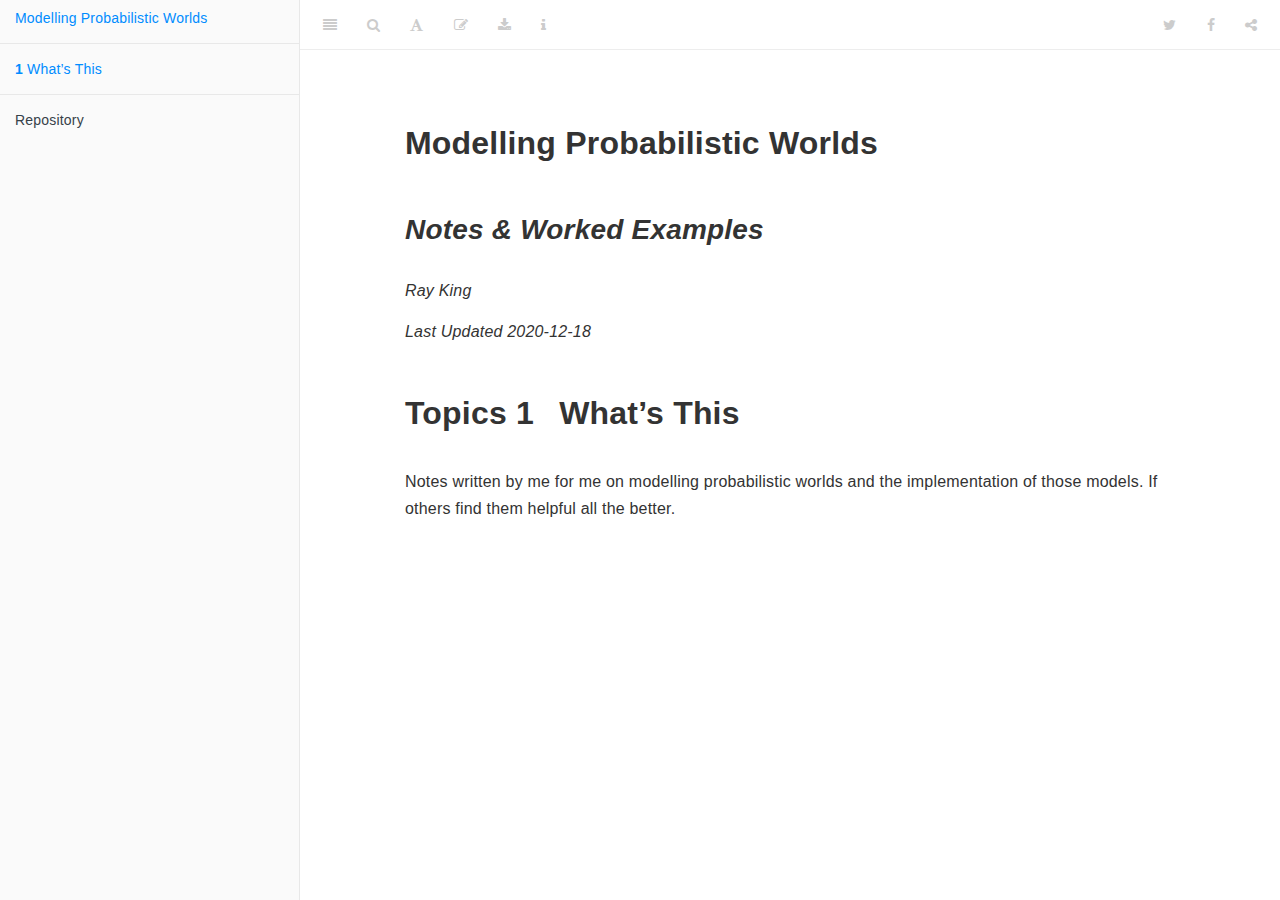
==== index.html @ 0d2ee2d8 "Site built" ====
<!DOCTYPE html>
<html lang="" xml:lang="">
<head>

  <meta charset="utf-8" />
  <meta http-equiv="X-UA-Compatible" content="IE=edge" />
  <title>Modelling Probabilistic Worlds</title>
  <meta name="description" content="Running notes on probabilistic programming." />
  <meta name="generator" content="bookdown 0.21 and GitBook 2.6.7" />

  <meta property="og:title" content="Modelling Probabilistic Worlds" />
  <meta property="og:type" content="book" />
  
  
  <meta property="og:description" content="Running notes on probabilistic programming." />
  <meta name="github-repo" content="rayk/probableNotes" />

  <meta name="twitter:card" content="summary" />
  <meta name="twitter:title" content="Modelling Probabilistic Worlds" />
  
  <meta name="twitter:description" content="Running notes on probabilistic programming." />
  

<meta name="author" content="Ray King" />



  <meta name="viewport" content="width=device-width, initial-scale=1" />
  <meta name="apple-mobile-web-app-capable" content="yes" />
  <meta name="apple-mobile-web-app-status-bar-style" content="black" />
  
  


<script src="libs/header-attrs-2.5/header-attrs.js"></script>
<script src="libs/jquery-2.2.3/jquery.min.js"></script>
<link href="libs/gitbook-2.6.7/css/style.css" rel="stylesheet" />
<link href="libs/gitbook-2.6.7/css/plugin-table.css" rel="stylesheet" />
<link href="libs/gitbook-2.6.7/css/plugin-bookdown.css" rel="stylesheet" />
<link href="libs/gitbook-2.6.7/css/plugin-highlight.css" rel="stylesheet" />
<link href="libs/gitbook-2.6.7/css/plugin-search.css" rel="stylesheet" />
<link href="libs/gitbook-2.6.7/css/plugin-fontsettings.css" rel="stylesheet" />
<link href="libs/gitbook-2.6.7/css/plugin-clipboard.css" rel="stylesheet" />









<link href="libs/anchor-sections-1.0/anchor-sections.css" rel="stylesheet" />
<script src="libs/anchor-sections-1.0/anchor-sections.js"></script>



<link rel="stylesheet" href="style.css" type="text/css" />
</head>

<body>



  <div class="book without-animation with-summary font-size-2 font-family-1" data-basepath=".">

    <div class="book-summary">
      <nav role="navigation">

<ul class="summary">
<li><a href="./">Modelling Probabilistic Worlds</a></li>

<li class="divider"></li>
<li class="chapter" data-level="1" data-path="index.html"><a href="#whats-this"><i class="fa fa-check"></i><b>1</b> What’s This</a></li>
<li class="divider"></li>
<li><a href="https://github.com/rayk/probableNotes" target="blank">Repository</a></li>

</ul>

      </nav>
    </div>

    <div class="book-body">
      <div class="body-inner">
        <div class="book-header" role="navigation">
          <h1>
            <i class="fa fa-circle-o-notch fa-spin"></i><a href="./">Modelling Probabilistic Worlds</a>
          </h1>
        </div>

        <div class="page-wrapper" tabindex="-1" role="main">
          <div class="page-inner">

            <section class="normal" id="section-">
<div id="header">
<h1 class="title">Modelling Probabilistic Worlds</h1>
<h2 class="subtitle"><em>Notes &amp; Worked Examples</em></h2>
<p class="author"><em>Ray King</em></p>
<p class="date"><em>Last Updated 2020-12-18</em></p>
</div>
<div id="whats-this" class="section level1" number="1">
<h1><span class="header-section-number">Topics 1</span> What’s This</h1>
<p>Notes written by me for me on modelling probabilistic worlds and the implementation of those models. If others
find them helpful all the better.</p>

</div>
            </section>

          </div>
        </div>
      </div>


    </div>
  </div>
<script src="libs/gitbook-2.6.7/js/app.min.js"></script>
<script src="libs/gitbook-2.6.7/js/lunr.js"></script>
<script src="libs/gitbook-2.6.7/js/clipboard.min.js"></script>
<script src="libs/gitbook-2.6.7/js/plugin-search.js"></script>
<script src="libs/gitbook-2.6.7/js/plugin-sharing.js"></script>
<script src="libs/gitbook-2.6.7/js/plugin-fontsettings.js"></script>
<script src="libs/gitbook-2.6.7/js/plugin-bookdown.js"></script>
<script src="libs/gitbook-2.6.7/js/jquery.highlight.js"></script>
<script src="libs/gitbook-2.6.7/js/plugin-clipboard.js"></script>
<script>
gitbook.require(["gitbook"], function(gitbook) {
gitbook.start({
"sharing": {
"github": false,
"facebook": true,
"twitter": true,
"linkedin": false,
"weibo": false,
"instapaper": false,
"vk": false,
"all": ["facebook", "twitter", "linkedin", "weibo", "instapaper"]
},
"fontsettings": {
"theme": "white",
"family": "sans",
"size": 2
},
"edit": {
"link": "https://github.com/rstudio/bookdown-demo/edit/master/index.Rmd",
"text": "Edit"
},
"history": {
"link": null,
"text": null
},
"view": {
"link": null,
"text": null
},
"download": ["notes.pdf", "notes.epub"],
"toc": {
"collapse": "subsection"
}
});
});
</script>

</body>

</html>
---- libs/gitbook-2.6.7/css/style.css ----
/*! normalize.css v2.1.0 | MIT License | git.io/normalize */img,legend{border:0}*,.fa{-webkit-font-smoothing:antialiased}.fa-ul>li,sub,sup{position:relative}.book .book-body .page-wrapper .page-inner section.normal hr:after,.book-langs-index .inner .languages:after,.buttons:after,.dropdown-menu .buttons:after{clear:both}body,html{-ms-text-size-adjust:100%;-webkit-text-size-adjust:100%}article,aside,details,figcaption,figure,footer,header,hgroup,main,nav,section,summary{display:block}audio,canvas,video{display:inline-block}.hidden,[hidden]{display:none}audio:not([controls]){display:none;height:0}html{font-family:sans-serif}body,figure{margin:0}a:focus{outline:dotted thin}a:active,a:hover{outline:0}h1{font-size:2em;margin:.67em 0}abbr[title]{border-bottom:1px dotted}b,strong{font-weight:700}dfn{font-style:italic}hr{-moz-box-sizing:content-box;box-sizing:content-box;height:0}mark{background:#ff0;color:#000}code,kbd,pre,samp{font-family:monospace,serif;font-size:1em}pre{white-space:pre-wrap}q{quotes:"\201C" "\201D" "\2018" "\2019"}small{font-size:80%}sub,sup{font-size:75%;line-height:0;vertical-align:baseline}sup{top:-.5em}sub{bottom:-.25em}svg:not(:root){overflow:hidden}fieldset{border:1px solid silver;margin:0 2px;padding:.35em .625em .75em}legend{padding:0}button,input,select,textarea{font-family:inherit;font-size:100%;margin:0}button,input{line-height:normal}button,select{text-transform:none}button,html input[type=button],input[type=reset],input[type=submit]{-webkit-appearance:button;cursor:pointer}button[disabled],html input[disabled]{cursor:default}input[type=checkbox],input[type=radio]{box-sizing:border-box;padding:0}input[type=search]{-webkit-appearance:textfield;-moz-box-sizing:content-box;-webkit-box-sizing:content-box;box-sizing:content-box}input[type=search]::-webkit-search-cancel-button{margin-right:10px;}button::-moz-focus-inner,input::-moz-focus-inner{border:0;padding:0}textarea{overflow:auto;vertical-align:top}table{border-collapse:collapse;border-spacing:0}/*!
 * Preboot v2
 *
 * Open sourced under MIT license by @mdo.
 * Some variables and mixins from Bootstrap (Apache 2 license).
 */.link-inherit,.link-inherit:focus,.link-inherit:hover{color:inherit}.fa,.fa-stack{display:inline-block}/*!
 *  Font Awesome 4.1.0 by @davegandy - http://fontawesome.io - @fontawesome
 *  License - http://fontawesome.io/license (Font: SIL OFL 1.1, CSS: MIT License)
 */@font-face{font-family:FontAwesome;src:url(./fontawesome/fontawesome-webfont.ttf?v=4.1.0) format('truetype');font-weight:400;font-style:normal}.fa{font-family:FontAwesome;font-style:normal;font-weight:400;line-height:1;-moz-osx-font-smoothing:grayscale}.book .book-header,.book .book-summary{font-family:"Helvetica Neue",Helvetica,Arial,sans-serif}.fa-lg{font-size:1.33333333em;line-height:.75em;vertical-align:-15%}.fa-2x{font-size:2em}.fa-3x{font-size:3em}.fa-4x{font-size:4em}.fa-5x{font-size:5em}.fa-fw{width:1.28571429em;text-align:center}.fa-ul{padding-left:0;margin-left:2.14285714em;list-style-type:none}.fa-li{position:absolute;left:-2.14285714em;width:2.14285714em;top:.14285714em;text-align:center}.fa-li.fa-lg{left:-1.85714286em}.fa-border{padding:.2em .25em .15em;border:.08em solid #eee;border-radius:.1em}.pull-right{float:right}.pull-left{float:left}.fa.pull-left{margin-right:.3em}.fa.pull-right{margin-left:.3em}.fa-spin{-webkit-animation:spin 2s infinite linear;-moz-animation:spin 2s infinite linear;-o-animation:spin 2s infinite linear;animation:spin 2s infinite linear}@-moz-keyframes spin{0%{-moz-transform:rotate(0)}100%{-moz-transform:rotate(359deg)}}@-webkit-keyframes spin{0%{-webkit-transform:rotate(0)}100%{-webkit-transform:rotate(359deg)}}@-o-keyframes spin{0%{-o-transform:rotate(0)}100%{-o-transform:rotate(359deg)}}@keyframes spin{0%{-webkit-transform:rotate(0);transform:rotate(0)}100%{-webkit-transform:rotate(359deg);transform:rotate(359deg)}}.fa-rotate-90{filter:progid:DXImageTransform.Microsoft.BasicImage(rotation=1);-webkit-transform:rotate(90deg);-moz-transform:rotate(90deg);-ms-transform:rotate(90deg);-o-transform:rotate(90deg);transform:rotate(90deg)}.fa-rotate-180{filter:progid:DXImageTransform.Microsoft.BasicImage(rotation=2);-webkit-transform:rotate(180deg);-moz-transform:rotate(180deg);-ms-transform:rotate(180deg);-o-transform:rotate(180deg);transform:rotate(180deg)}.fa-rotate-270{filter:progid:DXImageTransform.Microsoft.BasicImage(rotation=3);-webkit-transform:rotate(270deg);-moz-transform:rotate(270deg);-ms-transform:rotate(270deg);-o-transform:rotate(270deg);transform:rotate(270deg)}.fa-flip-horizontal{filter:progid:DXImageTransform.Microsoft.BasicImage(rotation=0, mirror=1);-webkit-transform:scale(-1,1);-moz-transform:scale(-1,1);-ms-transform:scale(-1,1);-o-transform:scale(-1,1);transform:scale(-1,1)}.fa-flip-vertical{filter:progid:DXImageTransform.Microsoft.BasicImage(rotation=2, mirror=1);-webkit-transform:scale(1,-1);-moz-transform:scale(1,-1);-ms-transform:scale(1,-1);-o-transform:scale(1,-1);transform:scale(1,-1)}.fa-stack{position:relative;width:2em;height:2em;line-height:2em;vertical-align:middle}.fa-stack-1x,.fa-stack-2x{position:absolute;left:0;width:100%;text-align:center}.fa-stack-1x{line-height:inherit}.fa-stack-2x{font-size:2em}.fa-inverse{color:#fff}.fa-glass:before{content:"\f000"}.fa-music:before{content:"\f001"}.fa-search:before{content:"\f002"}.fa-envelope-o:before{content:"\f003"}.fa-heart:before{content:"\f004"}.fa-star:before{content:"\f005"}.fa-star-o:before{content:"\f006"}.fa-user:before{content:"\f007"}.fa-film:before{content:"\f008"}.fa-th-large:before{content:"\f009"}.fa-th:before{content:"\f00a"}.fa-th-list:before{content:"\f00b"}.fa-check:before{content:"\f00c"}.fa-times:before{content:"\f00d"}.fa-search-plus:before{content:"\f00e"}.fa-search-minus:before{content:"\f010"}.fa-power-off:before{content:"\f011"}.fa-signal:before{content:"\f012"}.fa-cog:before,.fa-gear:before{content:"\f013"}.fa-trash-o:before{content:"\f014"}.fa-home:before{content:"\f015"}.fa-file-o:before{content:"\f016"}.fa-clock-o:before{content:"\f017"}.fa-road:before{content:"\f018"}.fa-download:before{content:"\f019"}.fa-arrow-circle-o-down:before{content:"\f01a"}.fa-arrow-circle-o-up:before{content:"\f01b"}.fa-inbox:before{content:"\f01c"}.fa-play-circle-o:before{content:"\f01d"}.fa-repeat:before,.fa-rotate-right:before{content:"\f01e"}.fa-refresh:before{content:"\f021"}.fa-list-alt:before{content:"\f022"}.fa-lock:before{content:"\f023"}.fa-flag:before{content:"\f024"}.fa-headphones:before{content:"\f025"}.fa-volume-off:before{content:"\f026"}.fa-volume-down:before{content:"\f027"}.fa-volume-up:before{content:"\f028"}.fa-qrcode:before{content:"\f029"}.fa-barcode:before{content:"\f02a"}.fa-tag:before{content:"\f02b"}.fa-tags:before{content:"\f02c"}.fa-book:before{content:"\f02d"}.fa-bookmark:before{content:"\f02e"}.fa-print:before{content:"\f02f"}.fa-camera:before{content:"\f030"}.fa-font:before{content:"\f031"}.fa-bold:before{content:"\f032"}.fa-italic:before{content:"\f033"}.fa-text-height:before{content:"\f034"}.fa-text-width:before{content:"\f035"}.fa-align-left:before{content:"\f036"}.fa-align-center:before{content:"\f037"}.fa-align-right:before{content:"\f038"}.fa-align-justify:before{content:"\f039"}.fa-list:before{content:"\f03a"}.fa-dedent:before,.fa-outdent:before{content:"\f03b"}.fa-indent:before{content:"\f03c"}.fa-video-camera:before{content:"\f03d"}.fa-image:before,.fa-photo:before,.fa-picture-o:before{content:"\f03e"}.fa-pencil:before{content:"\f040"}.fa-map-marker:before{content:"\f041"}.fa-adjust:before{content:"\f042"}.fa-tint:before{content:"\f043"}.fa-edit:before,.fa-pencil-square-o:before{content:"\f044"}.fa-share-square-o:before{content:"\f045"}.fa-check-square-o:before{content:"\f046"}.fa-arrows:before{content:"\f047"}.fa-step-backward:before{content:"\f048"}.fa-fast-backward:before{content:"\f049"}.fa-backward:before{content:"\f04a"}.fa-play:before{content:"\f04b"}.fa-pause:before{content:"\f04c"}.fa-stop:before{content:"\f04d"}.fa-forward:before{content:"\f04e"}.fa-fast-forward:before{content:"\f050"}.fa-step-forward:before{content:"\f051"}.fa-eject:before{content:"\f052"}.fa-chevron-left:before{content:"\f053"}.fa-chevron-right:before{content:"\f054"}.fa-plus-circle:before{content:"\f055"}.fa-minus-circle:before{content:"\f056"}.fa-times-circle:before{content:"\f057"}.fa-check-circle:before{content:"\f058"}.fa-question-circle:before{content:"\f059"}.fa-info-circle:before{content:"\f05a"}.fa-crosshairs:before{content:"\f05b"}.fa-times-circle-o:before{content:"\f05c"}.fa-check-circle-o:before{content:"\f05d"}.fa-ban:before{content:"\f05e"}.fa-arrow-left:before{content:"\f060"}.fa-arrow-right:before{content:"\f061"}.fa-arrow-up:before{content:"\f062"}.fa-arrow-down:before{content:"\f063"}.fa-mail-forward:before,.fa-share:before{content:"\f064"}.fa-expand:before{content:"\f065"}.fa-compress:before{content:"\f066"}.fa-plus:before{content:"\f067"}.fa-minus:before{content:"\f068"}.fa-asterisk:before{content:"\f069"}.fa-exclamation-circle:before{content:"\f06a"}.fa-gift:before{content:"\f06b"}.fa-leaf:before{content:"\f06c"}.fa-fire:before{content:"\f06d"}.fa-eye:before{content:"\f06e"}.fa-eye-slash:before{content:"\f070"}.fa-exclamation-triangle:before,.fa-warning:before{content:"\f071"}.fa-plane:before{content:"\f072"}.fa-calendar:before{content:"\f073"}.fa-random:before{content:"\f074"}.fa-comment:before{content:"\f075"}.fa-magnet:before{content:"\f076"}.fa-chevron-up:before{content:"\f077"}.fa-chevron-down:before{content:"\f078"}.fa-retweet:before{content:"\f079"}.fa-shopping-cart:before{content:"\f07a"}.fa-folder:before{content:"\f07b"}.fa-folder-open:before{content:"\f07c"}.fa-arrows-v:before{content:"\f07d"}.fa-arrows-h:before{content:"\f07e"}.fa-bar-chart-o:before{content:"\f080"}.fa-twitter-square:before{content:"\f081"}.fa-facebook-square:before{content:"\f082"}.fa-camera-retro:before{content:"\f083"}.fa-key:before{content:"\f084"}.fa-cogs:before,.fa-gears:before{content:"\f085"}.fa-comments:before{content:"\f086"}.fa-thumbs-o-up:before{content:"\f087"}.fa-thumbs-o-down:before{content:"\f088"}.fa-star-half:before{content:"\f089"}.fa-heart-o:before{content:"\f08a"}.fa-sign-out:before{content:"\f08b"}.fa-linkedin-square:before{content:"\f08c"}.fa-thumb-tack:before{content:"\f08d"}.fa-external-link:before{content:"\f08e"}.fa-sign-in:before{content:"\f090"}.fa-trophy:before{content:"\f091"}.fa-github-square:before{content:"\f092"}.fa-upload:before{content:"\f093"}.fa-lemon-o:before{content:"\f094"}.fa-phone:before{content:"\f095"}.fa-square-o:before{content:"\f096"}.fa-bookmark-o:before{content:"\f097"}.fa-phone-square:before{content:"\f098"}.fa-twitter:before{content:"\f099"}.fa-facebook:before{content:"\f09a"}.fa-github:before{content:"\f09b"}.fa-unlock:before{content:"\f09c"}.fa-credit-card:before{content:"\f09d"}.fa-rss:before{content:"\f09e"}.fa-hdd-o:before{content:"\f0a0"}.fa-bullhorn:before{content:"\f0a1"}.fa-bell:before{content:"\f0f3"}.fa-certificate:before{content:"\f0a3"}.fa-hand-o-right:before{content:"\f0a4"}.fa-hand-o-left:before{content:"\f0a5"}.fa-hand-o-up:before{content:"\f0a6"}.fa-hand-o-down:before{content:"\f0a7"}.fa-arrow-circle-left:before{content:"\f0a8"}.fa-arrow-circle-right:before{content:"\f0a9"}.fa-arrow-circle-up:before{content:"\f0aa"}.fa-arrow-circle-down:before{content:"\f0ab"}.fa-globe:before{content:"\f0ac"}.fa-wrench:before{content:"\f0ad"}.fa-tasks:before{content:"\f0ae"}.fa-filter:before{content:"\f0b0"}.fa-briefcase:before{content:"\f0b1"}.fa-arrows-alt:before{content:"\f0b2"}.fa-group:before,.fa-users:before{content:"\f0c0"}.fa-chain:before,.fa-link:before{content:"\f0c1"}.fa-cloud:before{content:"\f0c2"}.fa-flask:before{content:"\f0c3"}.fa-cut:before,.fa-scissors:before{content:"\f0c4"}.fa-copy:before,.fa-files-o:before{content:"\f0c5"}.fa-paperclip:before{content:"\f0c6"}.fa-floppy-o:before,.fa-save:before{content:"\f0c7"}.fa-square:before{content:"\f0c8"}.fa-bars:before,.fa-navicon:before,.fa-reorder:before{content:"\f0c9"}.fa-list-ul:before{content:"\f0ca"}.fa-list-ol:before{content:"\f0cb"}.fa-strikethrough:before{content:"\f0cc"}.fa-underline:before{content:"\f0cd"}.fa-table:before{content:"\f0ce"}.fa-magic:before{content:"\f0d0"}.fa-truck:before{content:"\f0d1"}.fa-pinterest:before{content:"\f0d2"}.fa-pinterest-square:before{content:"\f0d3"}.fa-google-plus-square:before{content:"\f0d4"}.fa-google-plus:before{content:"\f0d5"}.fa-money:before{content:"\f0d6"}.fa-caret-down:before{content:"\f0d7"}.fa-caret-up:before{content:"\f0d8"}.fa-caret-left:before{content:"\f0d9"}.fa-caret-right:before{content:"\f0da"}.fa-columns:before{content:"\f0db"}.fa-sort:before,.fa-unsorted:before{content:"\f0dc"}.fa-sort-desc:before,.fa-sort-down:before{content:"\f0dd"}.fa-sort-asc:before,.fa-sort-up:before{content:"\f0de"}.fa-envelope:before{content:"\f0e0"}.fa-linkedin:before{content:"\f0e1"}.fa-rotate-left:before,.fa-undo:before{content:"\f0e2"}.fa-gavel:before,.fa-legal:before{content:"\f0e3"}.fa-dashboard:before,.fa-tachometer:before{content:"\f0e4"}.fa-comment-o:before{content:"\f0e5"}.fa-comments-o:before{content:"\f0e6"}.fa-bolt:before,.fa-flash:before{content:"\f0e7"}.fa-sitemap:before{content:"\f0e8"}.fa-umbrella:before{content:"\f0e9"}.fa-clipboard:before,.fa-paste:before{content:"\f0ea"}.fa-lightbulb-o:before{content:"\f0eb"}.fa-exchange:before{content:"\f0ec"}.fa-cloud-download:before{content:"\f0ed"}.fa-cloud-upload:before{content:"\f0ee"}.fa-user-md:before{content:"\f0f0"}.fa-stethoscope:before{content:"\f0f1"}.fa-suitcase:before{content:"\f0f2"}.fa-bell-o:before{content:"\f0a2"}.fa-coffee:before{content:"\f0f4"}.fa-cutlery:before{content:"\f0f5"}.fa-file-text-o:before{content:"\f0f6"}.fa-building-o:before{content:"\f0f7"}.fa-hospital-o:before{content:"\f0f8"}.fa-ambulance:before{content:"\f0f9"}.fa-medkit:before{content:"\f0fa"}.fa-fighter-jet:before{content:"\f0fb"}.fa-beer:before{content:"\f0fc"}.fa-h-square:before{content:"\f0fd"}.fa-plus-square:before{content:"\f0fe"}.fa-angle-double-left:before{content:"\f100"}.fa-angle-double-right:before{content:"\f101"}.fa-angle-double-up:before{content:"\f102"}.fa-angle-double-down:before{content:"\f103"}.fa-angle-left:before{content:"\f104"}.fa-angle-right:before{content:"\f105"}.fa-angle-up:before{content:"\f106"}.fa-angle-down:before{content:"\f107"}.fa-desktop:before{content:"\f108"}.fa-laptop:before{content:"\f109"}.fa-tablet:before{content:"\f10a"}.fa-mobile-phone:before,.fa-mobile:before{content:"\f10b"}.fa-circle-o:before{content:"\f10c"}.fa-quote-left:before{content:"\f10d"}.fa-quote-right:before{content:"\f10e"}.fa-spinner:before{content:"\f110"}.fa-circle:before{content:"\f111"}.fa-mail-reply:before,.fa-reply:before{content:"\f112"}.fa-github-alt:before{content:"\f113"}.fa-folder-o:before{content:"\f114"}.fa-folder-open-o:before{content:"\f115"}.fa-smile-o:before{content:"\f118"}.fa-frown-o:before{content:"\f119"}.fa-meh-o:before{content:"\f11a"}.fa-gamepad:before{content:"\f11b"}.fa-keyboard-o:before{content:"\f11c"}.fa-flag-o:before{content:"\f11d"}.fa-flag-checkered:before{content:"\f11e"}.fa-terminal:before{content:"\f120"}.fa-code:before{content:"\f121"}.fa-mail-reply-all:before,.fa-reply-all:before{content:"\f122"}.fa-star-half-empty:before,.fa-star-half-full:before,.fa-star-half-o:before{content:"\f123"}.fa-location-arrow:before{content:"\f124"}.fa-crop:before{content:"\f125"}.fa-code-fork:before{content:"\f126"}.fa-chain-broken:before,.fa-unlink:before{content:"\f127"}.fa-question:before{content:"\f128"}.fa-info:before{content:"\f129"}.fa-exclamation:before{content:"\f12a"}.fa-superscript:before{content:"\f12b"}.fa-subscript:before{content:"\f12c"}.fa-eraser:before{content:"\f12d"}.fa-puzzle-piece:before{content:"\f12e"}.fa-microphone:before{content:"\f130"}.fa-microphone-slash:before{content:"\f131"}.fa-shield:before{content:"\f132"}.fa-calendar-o:before{content:"\f133"}.fa-fire-extinguisher:before{content:"\f134"}.fa-rocket:before{content:"\f135"}.fa-maxcdn:before{content:"\f136"}.fa-chevron-circle-left:before{content:"\f137"}.fa-chevron-circle-right:before{content:"\f138"}.fa-chevron-circle-up:before{content:"\f139"}.fa-chevron-circle-down:before{content:"\f13a"}.fa-html5:before{content:"\f13b"}.fa-css3:before{content:"\f13c"}.fa-anchor:before{content:"\f13d"}.fa-unlock-alt:before{content:"\f13e"}.fa-bullseye:before{content:"\f140"}.fa-ellipsis-h:before{content:"\f141"}.fa-ellipsis-v:before{content:"\f142"}.fa-rss-square:before{content:"\f143"}.fa-play-circle:before{content:"\f144"}.fa-ticket:before{content:"\f145"}.fa-minus-square:before{content:"\f146"}.fa-minus-square-o:before{content:"\f147"}.fa-level-up:before{content:"\f148"}.fa-level-down:before{content:"\f149"}.fa-check-square:before{content:"\f14a"}.fa-pencil-square:before{content:"\f14b"}.fa-external-link-square:before{content:"\f14c"}.fa-share-square:before{content:"\f14d"}.fa-compass:before{content:"\f14e"}.fa-caret-square-o-down:before,.fa-toggle-down:before{content:"\f150"}.fa-caret-square-o-up:before,.fa-toggle-up:before{content:"\f151"}.fa-caret-square-o-right:before,.fa-toggle-right:before{content:"\f152"}.fa-eur:before,.fa-euro:before{content:"\f153"}.fa-gbp:before{content:"\f154"}.fa-dollar:before,.fa-usd:before{content:"\f155"}.fa-inr:before,.fa-rupee:before{content:"\f156"}.fa-cny:before,.fa-jpy:before,.fa-rmb:before,.fa-yen:before{content:"\f157"}.fa-rouble:before,.fa-rub:before,.fa-ruble:before{content:"\f158"}.fa-krw:before,.fa-won:before{content:"\f159"}.fa-bitcoin:before,.fa-btc:before{content:"\f15a"}.fa-file:before{content:"\f15b"}.fa-file-text:before{content:"\f15c"}.fa-sort-alpha-asc:before{content:"\f15d"}.fa-sort-alpha-desc:before{content:"\f15e"}.fa-sort-amount-asc:before{content:"\f160"}.fa-sort-amount-desc:before{content:"\f161"}.fa-sort-numeric-asc:before{content:"\f162"}.fa-sort-numeric-desc:before{content:"\f163"}.fa-thumbs-up:before{content:"\f164"}.fa-thumbs-down:before{content:"\f165"}.fa-youtube-square:before{content:"\f166"}.fa-youtube:before{content:"\f167"}.fa-xing:before{content:"\f168"}.fa-xing-square:before{content:"\f169"}.fa-youtube-play:before{content:"\f16a"}.fa-dropbox:before{content:"\f16b"}.fa-stack-overflow:before{content:"\f16c"}.fa-instagram:before{content:"\f16d"}.fa-flickr:before{content:"\f16e"}.fa-adn:before{content:"\f170"}.fa-bitbucket:before{content:"\f171"}.fa-bitbucket-square:before{content:"\f172"}.fa-tumblr:before{content:"\f173"}.fa-tumblr-square:before{content:"\f174"}.fa-long-arrow-down:before{content:"\f175"}.fa-long-arrow-up:before{content:"\f176"}.fa-long-arrow-left:before{content:"\f177"}.fa-long-arrow-right:before{content:"\f178"}.fa-apple:before{content:"\f179"}.fa-windows:before{content:"\f17a"}.fa-android:before{content:"\f17b"}.fa-linux:before{content:"\f17c"}.fa-dribbble:before{content:"\f17d"}.fa-skype:before{content:"\f17e"}.fa-foursquare:before{content:"\f180"}.fa-trello:before{content:"\f181"}.fa-female:before{content:"\f182"}.fa-male:before{content:"\f183"}.fa-gittip:before{content:"\f184"}.fa-sun-o:before{content:"\f185"}.fa-moon-o:before{content:"\f186"}.fa-archive:before{content:"\f187"}.fa-bug:before{content:"\f188"}.fa-vk:before{content:"\f189"}.fa-weibo:before{content:"\f18a"}.fa-renren:before{content:"\f18b"}.fa-pagelines:before{content:"\f18c"}.fa-stack-exchange:before{content:"\f18d"}.fa-arrow-circle-o-right:before{content:"\f18e"}.fa-arrow-circle-o-left:before{content:"\f190"}.fa-caret-square-o-left:before,.fa-toggle-left:before{content:"\f191"}.fa-dot-circle-o:before{content:"\f192"}.fa-wheelchair:before{content:"\f193"}.fa-vimeo-square:before{content:"\f194"}.fa-try:before,.fa-turkish-lira:before{content:"\f195"}.fa-plus-square-o:before{content:"\f196"}.fa-space-shuttle:before{content:"\f197"}.fa-slack:before{content:"\f198"}.fa-envelope-square:before{content:"\f199"}.fa-wordpress:before{content:"\f19a"}.fa-openid:before{content:"\f19b"}.fa-bank:before,.fa-institution:before,.fa-university:before{content:"\f19c"}.fa-graduation-cap:before,.fa-mortar-board:before{content:"\f19d"}.fa-yahoo:before{content:"\f19e"}.fa-google:before{content:"\f1a0"}.fa-reddit:before{content:"\f1a1"}.fa-reddit-square:before{content:"\f1a2"}.fa-stumbleupon-circle:before{content:"\f1a3"}.fa-stumbleupon:before{content:"\f1a4"}.fa-delicious:before{content:"\f1a5"}.fa-digg:before{content:"\f1a6"}.fa-pied-piper-square:before,.fa-pied-piper:before{content:"\f1a7"}.fa-pied-piper-alt:before{content:"\f1a8"}.fa-drupal:before{content:"\f1a9"}.fa-joomla:before{content:"\f1aa"}.fa-language:before{content:"\f1ab"}.fa-fax:before{content:"\f1ac"}.fa-building:before{content:"\f1ad"}.fa-child:before{content:"\f1ae"}.fa-paw:before{content:"\f1b0"}.fa-spoon:before{content:"\f1b1"}.fa-cube:before{content:"\f1b2"}.fa-cubes:before{content:"\f1b3"}.fa-behance:before{content:"\f1b4"}.fa-behance-square:before{content:"\f1b5"}.fa-steam:before{content:"\f1b6"}.fa-steam-square:before{content:"\f1b7"}.fa-recycle:before{content:"\f1b8"}.fa-automobile:before,.fa-car:before{content:"\f1b9"}.fa-cab:before,.fa-taxi:before{content:"\f1ba"}.fa-tree:before{content:"\f1bb"}.fa-spotify:before{content:"\f1bc"}.fa-deviantart:before{content:"\f1bd"}.fa-soundcloud:before{content:"\f1be"}.fa-database:before{content:"\f1c0"}.fa-file-pdf-o:before{content:"\f1c1"}.fa-file-word-o:before{content:"\f1c2"}.fa-file-excel-o:before{content:"\f1c3"}.fa-file-powerpoint-o:before{content:"\f1c4"}.fa-file-image-o:before,.fa-file-photo-o:before,.fa-file-picture-o:before{content:"\f1c5"}.fa-file-archive-o:before,.fa-file-zip-o:before{content:"\f1c6"}.fa-file-audio-o:before,.fa-file-sound-o:before{content:"\f1c7"}.fa-file-movie-o:before,.fa-file-video-o:before{content:"\f1c8"}.fa-file-code-o:before{content:"\f1c9"}.fa-vine:before{content:"\f1ca"}.fa-codepen:before{content:"\f1cb"}.fa-jsfiddle:before{content:"\f1cc"}.fa-life-bouy:before,.fa-life-ring:before,.fa-life-saver:before,.fa-support:before{content:"\f1cd"}.fa-circle-o-notch:before{content:"\f1ce"}.fa-ra:before,.fa-rebel:before{content:"\f1d0"}.fa-empire:before,.fa-ge:before{content:"\f1d1"}.fa-git-square:before{content:"\f1d2"}.fa-git:before{content:"\f1d3"}.fa-hacker-news:before{content:"\f1d4"}.fa-tencent-weibo:before{content:"\f1d5"}.fa-qq:before{content:"\f1d6"}.fa-wechat:before,.fa-weixin:before{content:"\f1d7"}.fa-paper-plane:before,.fa-send:before{content:"\f1d8"}.fa-paper-plane-o:before,.fa-send-o:before{content:"\f1d9"}.fa-history:before{content:"\f1da"}.fa-circle-thin:before{content:"\f1db"}.fa-header:before{content:"\f1dc"}.fa-paragraph:before{content:"\f1dd"}.fa-sliders:before{content:"\f1de"}.fa-share-alt:before{content:"\f1e0"}.fa-share-alt-square:before{content:"\f1e1"}.fa-bomb:before{content:"\f1e2"}.book-langs-index{width:100%;height:100%;padding:40px 0;margin:0;overflow:auto}@media (max-width:600px){.book-langs-index{padding:0}}.book-langs-index .inner{max-width:600px;width:100%;margin:0 auto;padding:30px;background:#fff;border-radius:3px}.book-langs-index .inner h3{margin:0}.book-langs-index .inner .languages{list-style:none;padding:20px 30px;margin-top:20px;border-top:1px solid #eee}.book-langs-index .inner .languages:after,.book-langs-index .inner .languages:before{content:" ";display:table;line-height:0}.book-langs-index .inner .languages li{width:50%;float:left;padding:10px 5px;font-size:16px}@media (max-width:600px){.book-langs-index .inner .languages li{width:100%;max-width:100%}}.book .book-header{overflow:visible;height:50px;padding:0 8px;z-index:2;font-size:.85em;color:#7e888b;background:0 0}.book .book-header .btn{display:block;height:50px;padding:0 15px;border-bottom:none;color:#ccc;text-transform:uppercase;line-height:50px;-webkit-box-shadow:none!important;box-shadow:none!important;position:relative;font-size:14px}.book .book-header .btn:hover{position:relative;text-decoration:none;color:#444;background:0 0}.book .book-header h1{margin:0;font-size:20px;font-weight:200;text-align:center;line-height:50px;opacity:0;padding-left:200px;padding-right:200px;-webkit-transition:opacity .2s ease;-moz-transition:opacity .2s ease;-o-transition:opacity .2s ease;transition:opacity .2s ease;overflow:hidden;text-overflow:ellipsis;white-space:nowrap}.book .book-header h1 a,.book .book-header h1 a:hover{color:inherit;text-decoration:none}@media (max-width:1000px){.book .book-header h1{display:none}}.book .book-header h1 i{display:none}.book .book-header:hover h1{opacity:1}.book.is-loading .book-header h1 i{display:inline-block}.book.is-loading .book-header h1 a{display:none}.dropdown{position:relative}.dropdown-menu{position:absolute;top:100%;left:0;z-index:100;display:none;float:left;min-width:160px;padding:0;margin:2px 0 0;list-style:none;font-size:14px;background-color:#fafafa;border:1px solid rgba(0,0,0,.07);border-radius:1px;-webkit-box-shadow:0 6px 12px rgba(0,0,0,.175);box-shadow:0 6px 12px rgba(0,0,0,.175);background-clip:padding-box}.dropdown-menu.open{display:block}.dropdown-menu.dropdown-left{left:auto;right:4%}.dropdown-menu.dropdown-left .dropdown-caret{right:14px;left:auto}.dropdown-menu .dropdown-caret{position:absolute;top:-8px;left:14px;width:18px;height:10px;float:left;overflow:hidden}.dropdown-menu .dropdown-caret .caret-inner,.dropdown-menu .dropdown-caret .caret-outer{display:inline-block;top:0;border-left:9px solid transparent;border-right:9px solid transparent;position:absolute}.dropdown-menu .dropdown-caret .caret-outer{border-bottom:9px solid rgba(0,0,0,.1);height:auto;left:0;width:auto;margin-left:-1px}.dropdown-menu .dropdown-caret .caret-inner{margin-top:-1px;top:1px;border-bottom:9px solid #fafafa}.dropdown-menu .buttons{border-bottom:1px solid rgba(0,0,0,.07)}.dropdown-menu .buttons:after,.dropdown-menu .buttons:before{content:" ";display:table;line-height:0}.dropdown-menu .buttons:last-child{border-bottom:none}.dropdown-menu .buttons .button{border:0;background-color:transparent;color:#a6a6a6;width:100%;text-align:center;float:left;line-height:1.42857143;padding:8px 4px}.alert,.dropdown-menu .buttons .button:hover{color:#444}.dropdown-menu .buttons .button:focus,.dropdown-menu .buttons .button:hover{outline:0}.dropdown-menu .buttons .button.size-2{width:50%}.dropdown-menu .buttons .button.size-3{width:33%}.alert{padding:15px;margin-bottom:20px;background:#eee;border-bottom:5px solid #ddd}.alert-success{background:#dff0d8;border-color:#d6e9c6;color:#3c763d}.alert-info{background:#d9edf7;border-color:#bce8f1;color:#31708f}.alert-danger{background:#f2dede;border-color:#ebccd1;color:#a94442}.alert-warning{background:#fcf8e3;border-color:#faebcc;color:#8a6d3b}.book .book-summary{position:absolute;top:0;left:-300px;bottom:0;z-index:1;width:300px;color:#364149;background:#fafafa;border-right:1px solid rgba(0,0,0,.07);-webkit-transition:left 250ms ease;-moz-transition:left 250ms ease;-o-transition:left 250ms ease;transition:left 250ms ease}.book .book-summary ul.summary{position:absolute;top:0;left:0;right:0;bottom:0;overflow-y:auto;list-style:none;margin:0;padding:0;-webkit-transition:top .5s ease;-moz-transition:top .5s ease;-o-transition:top .5s ease;transition:top .5s ease}.book .book-summary ul.summary li{list-style:none}.book .book-summary ul.summary li.divider{height:1px;margin:7px 0;overflow:hidden;background:rgba(0,0,0,.07)}.book .book-summary ul.summary li i.fa-check{display:none;position:absolute;right:9px;top:16px;font-size:9px;color:#3c3}.book .book-summary ul.summary li.done>a{color:#364149;font-weight:400}.book .book-summary ul.summary li.done>a i{display:inline}.book .book-summary ul.summary li a,.book .book-summary ul.summary li span{display:block;padding:10px 15px;border-bottom:none;color:#364149;background:0 0;text-overflow:ellipsis;overflow:hidden;white-space:nowrap;position:relative}.book .book-summary ul.summary li span{cursor:not-allowed;opacity:.3;filter:alpha(opacity=30)}.book .book-summary ul.summary li a:hover,.book .book-summary ul.summary li.active>a{color:#008cff;background:0 0;text-decoration:none}.book .book-summary ul.summary li ul{padding-left:20px}@media (max-width:600px){.book .book-summary{width:calc(100% - 60px);bottom:0;left:-100%}}.book.with-summary .book-summary{left:0}.book.without-animation .book-summary{-webkit-transition:none!important;-moz-transition:none!important;-o-transition:none!important;transition:none!important}.book{position:relative;width:100%;height:100%}.book .book-body,.book .book-body .body-inner{position:absolute;top:0;left:0;overflow-y:auto;bottom:0;right:0}.book .book-body{color:#000;background:#fff;-webkit-transition:left 250ms ease;-moz-transition:left 250ms ease;-o-transition:left 250ms ease;transition:left 250ms ease}.book .book-body .page-wrapper{position:relative;outline:0}.book .book-body .page-wrapper .page-inner{max-width:800px;margin:0 auto;padding:20px 0 40px}.book .book-body .page-wrapper .page-inner section{margin:0;padding:5px 15px;background:#fff;border-radius:2px;line-height:1.7;font-size:1.6rem}.book .book-body .page-wrapper .page-inner .btn-group .btn{border-radius:0;background:#eee;border:0}@media (max-width:1240px){.book .book-body{-webkit-transition:-webkit-transform 250ms ease;-moz-transition:-moz-transform 250ms ease;-o-transition:-o-transform 250ms ease;transition:transform 250ms ease;padding-bottom:20px}.book .book-body .body-inner{position:static;min-height:calc(100% - 50px)}}@media (min-width:600px){.book.with-summary .book-body{left:300px}}@media (max-width:600px){.book.with-summary{overflow:hidden}.book.with-summary .book-body{-webkit-transform:translate(calc(100% - 60px),0);-moz-transform:translate(calc(100% - 60px),0);-ms-transform:translate(calc(100% - 60px),0);-o-transform:translate(calc(100% - 60px),0);transform:translate(calc(100% - 60px),0)}}.book.without-animation .book-body{-webkit-transition:none!important;-moz-transition:none!important;-o-transition:none!important;transition:none!important}.buttons:after,.buttons:before{content:" ";display:table;line-height:0}.button{border:0;background:#eee;color:#666;width:100%;text-align:center;float:left;line-height:1.42857143;padding:8px 4px}.button:hover{color:#444}.button:focus,.button:hover{outline:0}.button.size-2{width:50%}.button.size-3{width:33%}.book .book-body .page-wrapper .page-inner section{display:none}.book .book-body .page-wrapper .page-inner section.normal{display:block;word-wrap:break-word;overflow:hidden;color:#333;line-height:1.7;text-size-adjust:100%;-ms-text-size-adjust:100%;-webkit-text-size-adjust:100%;-moz-text-size-adjust:100%}.book .book-body .page-wrapper .page-inner section.normal *{box-sizing:border-box;-webkit-box-sizing:border-box;}.book .book-body .page-wrapper .page-inner section.normal>:first-child{margin-top:0!important}.book .book-body .page-wrapper .page-inner section.normal>:last-child{margin-bottom:0!important}.book .book-body .page-wrapper .page-inner section.normal blockquote,.book .book-body .page-wrapper .page-inner section.normal code,.book .book-body .page-wrapper .page-inner section.normal figure,.book .book-body .page-wrapper .page-inner section.normal img,.book .book-body .page-wrapper .page-inner section.normal pre,.book .book-body .page-wrapper .page-inner section.normal table,.book .book-body .page-wrapper .page-inner section.normal tr{page-break-inside:avoid}.book .book-body .page-wrapper .page-inner section.normal h2,.book .book-body .page-wrapper .page-inner section.normal h3,.book .book-body .page-wrapper .page-inner section.normal h4,.book .book-body .page-wrapper .page-inner section.normal h5,.book .book-body .page-wrapper .page-inner section.normal p{orphans:3;widows:3}.book .book-body .page-wrapper .page-inner section.normal h1,.book .book-body .page-wrapper .page-inner section.normal h2,.book .book-body .page-wrapper .page-inner section.normal h3,.book .book-body .page-wrapper .page-inner section.normal h4,.book .book-body .page-wrapper .page-inner section.normal h5{page-break-after:avoid}.book .book-body .page-wrapper .page-inner section.normal b,.book .book-body .page-wrapper .page-inner section.normal strong{font-weight:700}.book .book-body .page-wrapper .page-inner section.normal em{font-style:italic}.book .book-body .page-wrapper .page-inner section.normal blockquote,.book .book-body .page-wrapper .page-inner section.normal dl,.book .book-body .page-wrapper .page-inner section.normal ol,.book .book-body .page-wrapper .page-inner section.normal p,.book .book-body .page-wrapper .page-inner section.normal table,.book .book-body .page-wrapper .page-inner section.normal ul{margin-top:0;margin-bottom:.85em}.book .book-body .page-wrapper .page-inner section.normal a{color:#4183c4;text-decoration:none;background:0 0}.book .book-body .page-wrapper .page-inner section.normal a:active,.book .book-body .page-wrapper .page-inner section.normal a:focus,.book .book-body .page-wrapper .page-inner section.normal a:hover{outline:0;text-decoration:underline}.book .book-body .page-wrapper .page-inner section.normal img{border:0;max-width:100%}.book .book-body .page-wrapper .page-inner section.normal hr{height:4px;padding:0;margin:1.7em 0;overflow:hidden;background-color:#e7e7e7;border:none}.book .book-body .page-wrapper .page-inner section.normal hr:after,.book .book-body .page-wrapper .page-inner section.normal hr:before{display:table;content:" "}.book .book-body .page-wrapper .page-inner section.normal h1,.book .book-body .page-wrapper .page-inner section.normal h2,.book .book-body .page-wrapper .page-inner section.normal h3,.book .book-body .page-wrapper .page-inner section.normal h4,.book .book-body .page-wrapper .page-inner section.normal h5,.book .book-body .page-wrapper .page-inner section.normal h6{margin-top:1.275em;margin-bottom:.85em;}.book .book-body .page-wrapper .page-inner section.normal h1{font-size:2em}.book .book-body .page-wrapper .page-inner section.normal h2{font-size:1.75em}.book .book-body .page-wrapper .page-inner section.normal h3{font-size:1.5em}.book .book-body .page-wrapper .page-inner section.normal h4{font-size:1.25em}.book .book-body .page-wrapper .page-inner section.normal h5{font-size:1em}.book .book-body .page-wrapper .page-inner section.normal h6{font-size:1em;color:#777}.book .book-body .page-wrapper .page-inner section.normal code,.book .book-body .page-wrapper .page-inner section.normal pre{font-family:Consolas,"Liberation Mono",Menlo,Courier,monospace;direction:ltr;border:none;color:inherit}.book .book-body .page-wrapper .page-inner section.normal pre{overflow:auto;word-wrap:normal;margin:0 0 1.275em;padding:.85em 1em;background:#f7f7f7}.book .book-body .page-wrapper .page-inner section.normal pre>code{display:inline;max-width:initial;padding:0;margin:0;overflow:initial;line-height:inherit;font-size:.85em;white-space:pre;background:0 0}.book .book-body .page-wrapper .page-inner section.normal pre>code:after,.book .book-body .page-wrapper .page-inner section.normal pre>code:before{content:normal}.book .book-body .page-wrapper .page-inner section.normal code{padding:.2em;margin:0;font-size:.85em;background-color:#f7f7f7}.book .book-body .page-wrapper .page-inner section.normal code:after,.book .book-body .page-wrapper .page-inner section.normal code:before{letter-spacing:-.2em;content:"\00a0"}.book .book-body .page-wrapper .page-inner section.normal ol,.book .book-body .page-wrapper .page-inner section.normal ul{padding:0 0 0 2em;margin:0 0 .85em}.book .book-body .page-wrapper .page-inner section.normal ol ol,.book .book-body .page-wrapper .page-inner section.normal ol ul,.book .book-body .page-wrapper .page-inner section.normal ul ol,.book .book-body .page-wrapper .page-inner section.normal ul ul{margin-top:0;margin-bottom:0}.book .book-body .page-wrapper .page-inner section.normal ol ol{list-style-type:lower-roman}.book .book-body .page-wrapper .page-inner section.normal blockquote{margin:0 0 .85em;padding:0 15px;opacity:0.75;border-left:4px solid #dcdcdc}.book .book-body .page-wrapper .page-inner section.normal blockquote:first-child{margin-top:0}.book .book-body .page-wrapper .page-inner section.normal blockquote:last-child{margin-bottom:0}.book .book-body .page-wrapper .page-inner section.normal dl{padding:0}.book .book-body .page-wrapper .page-inner section.normal dl dt{padding:0;margin-top:.85em;font-style:italic;font-weight:700}.book .book-body .page-wrapper .page-inner section.normal dl dd{padding:0 .85em;margin-bottom:.85em}.book .book-body .page-wrapper .page-inner section.normal dd{margin-left:0}.book .book-body .page-wrapper .page-inner section.normal .glossary-term{cursor:help;text-decoration:underline}.book .book-body .navigation{position:absolute;top:50px;bottom:0;margin:0;max-width:150px;min-width:90px;display:flex;justify-content:center;align-content:center;flex-direction:column;font-size:40px;color:#ccc;text-align:center;-webkit-transition:all 350ms ease;-moz-transition:all 350ms ease;-o-transition:all 350ms ease;transition:all 350ms ease}.book .book-body .navigation:hover{text-decoration:none;color:#444}.book .book-body .navigation.navigation-next{right:0}.book .book-body .navigation.navigation-prev{left:0}@media (max-width:1240px){.book .book-body .navigation{position:static;top:auto;max-width:50%;width:50%;display:inline-block;float:left}.book .book-body .navigation.navigation-unique{max-width:100%;width:100%}}.book .book-body .page-wrapper .page-inner section.glossary{margin-bottom:40px}.book .book-body .page-wrapper .page-inner section.glossary h2 a,.book .book-body .page-wrapper .page-inner section.glossary h2 a:hover{color:inherit;text-decoration:none}.book .book-body .page-wrapper .page-inner section.glossary .glossary-index{list-style:none;margin:0;padding:0}.book .book-body .page-wrapper .page-inner section.glossary .glossary-index li{display:inline;margin:0 8px;white-space:nowrap}*{-webkit-box-sizing:border-box;-moz-box-sizing:border-box;box-sizing:border-box;-webkit-overflow-scrolling:touch;-webkit-tap-highlight-color:transparent;-webkit-text-size-adjust:none;-webkit-touch-callout:none}a{text-decoration:none}body,html{height:100%}html{font-size:62.5%}body{text-rendering:optimizeLegibility;font-smoothing:antialiased;font-family:"Helvetica Neue",Helvetica,Arial,sans-serif;font-size:14px;letter-spacing:.2px;text-size-adjust:100%}
.book .book-summary ul.summary li a span {display:inline;padding:initial;overflow:visible;cursor:auto;opacity:1;}
---- libs/gitbook-2.6.7/css/plugin-table.css ----
.book .book-body .page-wrapper .page-inner section.normal table{display:table;width:100%;border-collapse:collapse;border-spacing:0;overflow:auto}.book .book-body .page-wrapper .page-inner section.normal table td,.book .book-body .page-wrapper .page-inner section.normal table th{padding:6px 13px;border:1px solid #ddd}.book .book-body .page-wrapper .page-inner section.normal table tr{background-color:#fff;border-top:1px solid #ccc}.book .book-body .page-wrapper .page-inner section.normal table tr:nth-child(2n){background-color:#f8f8f8}.book .book-body .page-wrapper .page-inner section.normal table th{font-weight:700}
---- libs/gitbook-2.6.7/css/plugin-bookdown.css ----
.book .book-header h1 {
  padding-left: 20px;
  padding-right: 20px;
}
.book .book-header.fixed {
  position: fixed;
  right: 0;
  top: 0;
  left: 0;
  border-bottom: 1px solid rgba(0,0,0,.07);
}
span.search-highlight {
  background-color: #ffff88;
}
@media (min-width: 600px) {
  .book.with-summary .book-header.fixed {
    left: 300px;
  }
}
@media (max-width: 1240px) {
  .book .book-body.fixed {
    top: 50px;
  }
  .book .book-body.fixed .body-inner {
    top: auto;
  }
}
@media (max-width: 600px) {
  .book.with-summary .book-header.fixed {
    left: calc(100% - 60px);
    min-width: 300px;
  }
  .book.with-summary .book-body {
    transform: none;
    left: calc(100% - 60px);
    min-width: 300px;
  }
  .book .book-body.fixed {
    top: 0;
  }
}

.book .book-body.fixed .body-inner {
  top: 50px;
}
.book .book-body .page-wrapper .page-inner section.normal sub, .book .book-body .page-wrapper .page-inner section.normal sup {
  font-size: 85%;
}

@media print {
  .book .book-summary, .book .book-body .book-header, .fa {
    display: none !important;
  }
  .book .book-body.fixed {
    left: 0px;
  }
  .book .book-body,.book .book-body .body-inner, .book.with-summary {
    overflow: visible !important;
  }
}
.kable_wrapper {
  border-spacing: 20px 0;
  border-collapse: separate;
  border: none;
  margin: auto;
}
.kable_wrapper > tbody > tr > td {
  vertical-align: top;
}
.book .book-body .page-wrapper .page-inner section.normal table tr.header {
  border-top-width: 2px;
}
.book .book-body .page-wrapper .page-inner section.normal table tr:last-child td {
  border-bottom-width: 2px;
}
.book .book-body .page-wrapper .page-inner section.normal table td, .book .book-body .page-wrapper .page-inner section.normal table th {
  border-left: none;
  border-right: none;
}
.book .book-body .page-wrapper .page-inner section.normal table.kable_wrapper > tbody > tr, .book .book-body .page-wrapper .page-inner section.normal table.kable_wrapper > tbody > tr > td {
  border-top: none;
}
.book .book-body .page-wrapper .page-inner section.normal table.kable_wrapper > tbody > tr:last-child > td {
    border-bottom: none;
}

div.theorem, div.lemma, div.corollary, div.proposition, div.conjecture {
  font-style: italic;
}
span.theorem, span.lemma, span.corollary, span.proposition, span.conjecture {
  font-style: normal;
}
div.proof>*:last-child:after {
  content: "\25a2";
  float: right;
}
.header-section-number {
  padding-right: .5em;
}
---- libs/gitbook-2.6.7/css/plugin-highlight.css ----
.book .book-body .page-wrapper .page-inner section.normal pre,
.book .book-body .page-wrapper .page-inner section.normal code {
  /* http://jmblog.github.com/color-themes-for-google-code-highlightjs */
  /* Tomorrow Comment */
  /* Tomorrow Red */
  /* Tomorrow Orange */
  /* Tomorrow Yellow */
  /* Tomorrow Green */
  /* Tomorrow Aqua */
  /* Tomorrow Blue */
  /* Tomorrow Purple */
}
.book .book-body .page-wrapper .page-inner section.normal pre .hljs-comment,
.book .book-body .page-wrapper .page-inner section.normal code .hljs-comment,
.book .book-body .page-wrapper .page-inner section.normal pre .hljs-title,
.book .book-body .page-wrapper .page-inner section.normal code .hljs-title {
  color: #8e908c;
}
.book .book-body .page-wrapper .page-inner section.normal pre .hljs-variable,
.book .book-body .page-wrapper .page-inner section.normal code .hljs-variable,
.book .book-body .page-wrapper .page-inner section.normal pre .hljs-attribute,
.book .book-body .page-wrapper .page-inner section.normal code .hljs-attribute,
.book .book-body .page-wrapper .page-inner section.normal pre .hljs-tag,
.book .book-body .page-wrapper .page-inner section.normal code .hljs-tag,
.book .book-body .page-wrapper .page-inner section.normal pre .hljs-regexp,
.book .book-body .page-wrapper .page-inner section.normal code .hljs-regexp,
.book .book-body .page-wrapper .page-inner section.normal pre .ruby .hljs-constant,
.book .book-body .page-wrapper .page-inner section.normal code .ruby .hljs-constant,
.book .book-body .page-wrapper .page-inner section.normal pre .xml .hljs-tag .hljs-title,
.book .book-body .page-wrapper .page-inner section.normal code .xml .hljs-tag .hljs-title,
.book .book-body .page-wrapper .page-inner section.normal pre .xml .hljs-pi,
.book .book-body .page-wrapper .page-inner section.normal code .xml .hljs-pi,
.book .book-body .page-wrapper .page-inner section.normal pre .xml .hljs-doctype,
.book .book-body .page-wrapper .page-inner section.normal code .xml .hljs-doctype,
.book .book-body .page-wrapper .page-inner section.normal pre .html .hljs-doctype,
.book .book-body .page-wrapper .page-inner section.normal code .html .hljs-doctype,
.book .book-body .page-wrapper .page-inner section.normal pre .css .hljs-id,
.book .book-body .page-wrapper .page-inner section.normal code .css .hljs-id,
.book .book-body .page-wrapper .page-inner section.normal pre .css .hljs-class,
.book .book-body .page-wrapper .page-inner section.normal code .css .hljs-class,
.book .book-body .page-wrapper .page-inner section.normal pre .css .hljs-pseudo,
.book .book-body .page-wrapper .page-inner section.normal code .css .hljs-pseudo {
  color: #c82829;
}
.book .book-body .page-wrapper .page-inner section.normal pre .hljs-number,
.book .book-body .page-wrapper .page-inner section.normal code .hljs-number,
.book .book-body .page-wrapper .page-inner section.normal pre .hljs-preprocessor,
.book .book-body .page-wrapper .page-inner section.normal code .hljs-preprocessor,
.book .book-body .page-wrapper .page-inner section.normal pre .hljs-pragma,
.book .book-body .page-wrapper .page-inner section.normal code .hljs-pragma,
.book .book-body .page-wrapper .page-inner section.normal pre .hljs-built_in,
.book .book-body .page-wrapper .page-inner section.normal code .hljs-built_in,
.book .book-body .page-wrapper .page-inner section.normal pre .hljs-literal,
.book .book-body .page-wrapper .page-inner section.normal code .hljs-literal,
.book .book-body .page-wrapper .page-inner section.normal pre .hljs-params,
.book .book-body .page-wrapper .page-inner section.normal code .hljs-params,
.book .book-body .page-wrapper .page-inner section.normal pre .hljs-constant,
.book .book-body .page-wrapper .page-inner section.normal code .hljs-constant {
  color: #f5871f;
}
.book .book-body .page-wrapper .page-inner section.normal pre .ruby .hljs-class .hljs-title,
.book .book-body .page-wrapper .page-inner section.normal code .ruby .hljs-class .hljs-title,
.book .book-body .page-wrapper .page-inner section.normal pre .css .hljs-rules .hljs-attribute,
.book .book-body .page-wrapper .page-inner section.normal code .css .hljs-rules .hljs-attribute {
  color: #eab700;
}
.book .book-body .page-wrapper .page-inner section.normal pre .hljs-string,
.book .book-body .page-wrapper .page-inner section.normal code .hljs-string,
.book .book-body .page-wrapper .page-inner section.normal pre .hljs-value,
.book .book-body .page-wrapper .page-inner section.normal code .hljs-value,
.book .book-body .page-wrapper .page-inner section.normal pre .hljs-inheritance,
.book .book-body .page-wrapper .page-inner section.normal code .hljs-inheritance,
.book .book-body .page-wrapper .page-inner section.normal pre .hljs-header,
.book .book-body .page-wrapper .page-inner section.normal code .hljs-header,
.book .book-body .page-wrapper .page-inner section.normal pre .ruby .hljs-symbol,
.book .book-body .page-wrapper .page-inner section.normal code .ruby .hljs-symbol,
.book .book-body .page-wrapper .page-inner section.normal pre .xml .hljs-cdata,
.book .book-body .page-wrapper .page-inner section.normal code .xml .hljs-cdata {
  color: #718c00;
}
.book .book-body .page-wrapper .page-inner section.normal pre .css .hljs-hexcolor,
.book .book-body .page-wrapper .page-inner section.normal code .css .hljs-hexcolor {
  color: #3e999f;
}
.book .book-body .page-wrapper .page-inner section.normal pre .hljs-function,
.book .book-body .page-wrapper .page-inner section.normal code .hljs-function,
.book .book-body .page-wrapper .page-inner section.normal pre .python .hljs-decorator,
.book .book-body .page-wrapper .page-inner section.normal code .python .hljs-decorator,
.book .book-body .page-wrapper .page-inner section.normal pre .python .hljs-title,
.book .book-body .page-wrapper .page-inner section.normal code .python .hljs-title,
.book .book-body .page-wrapper .page-inner section.normal pre .ruby .hljs-function .hljs-title,
.book .book-body .page-wrapper .page-inner section.normal code .ruby .hljs-function .hljs-title,
.book .book-body .page-wrapper .page-inner section.normal pre .ruby .hljs-title .hljs-keyword,
.book .book-body .page-wrapper .page-inner section.normal code .ruby .hljs-title .hljs-keyword,
.book .book-body .page-wrapper .page-inner section.normal pre .perl .hljs-sub,
.book .book-body .page-wrapper .page-inner section.normal code .perl .hljs-sub,
.book .book-body .page-wrapper .page-inner section.normal pre .javascript .hljs-title,
.book .book-body .page-wrapper .page-inner section.normal code .javascript .hljs-title,
.book .book-body .page-wrapper .page-inner section.normal pre .coffeescript .hljs-title,
.book .book-body .page-wrapper .page-inner section.normal code .coffeescript .hljs-title {
  color: #4271ae;
}
.book .book-body .page-wrapper .page-inner section.normal pre .hljs-keyword,
.book .book-body .page-wrapper .page-inner section.normal code .hljs-keyword,
.book .book-body .page-wrapper .page-inner section.normal pre .javascript .hljs-function,
.book .book-body .page-wrapper .page-inner section.normal code .javascript .hljs-function {
  color: #8959a8;
}
.book .book-body .page-wrapper .page-inner section.normal pre .hljs,
.book .book-body .page-wrapper .page-inner section.normal code .hljs {
  display: block;
  background: white;
  color: #4d4d4c;
  padding: 0.5em;
}
.book .book-body .page-wrapper .page-inner section.normal pre .coffeescript .javascript,
.book .book-body .page-wrapper .page-inner section.normal code .coffeescript .javascript,
.book .book-body .page-wrapper .page-inner section.normal pre .javascript .xml,
.book .book-body .page-wrapper .page-inner section.normal code .javascript .xml,
.book .book-body .page-wrapper .page-inner section.normal pre .tex .hljs-formula,
.book .book-body .page-wrapper .page-inner section.normal code .tex .hljs-formula,
.book .book-body .page-wrapper .page-inner section.normal pre .xml .javascript,
.book .book-body .page-wrapper .page-inner section.normal code .xml .javascript,
.book .book-body .page-wrapper .page-inner section.normal pre .xml .vbscript,
.book .book-body .page-wrapper .page-inner section.normal code .xml .vbscript,
.book .book-body .page-wrapper .page-inner section.normal pre .xml .css,
.book .book-body .page-wrapper .page-inner section.normal code .xml .css,
.book .book-body .page-wrapper .page-inner section.normal pre .xml .hljs-cdata,
.book .book-body .page-wrapper .page-inner section.normal code .xml .hljs-cdata {
  opacity: 0.5;
}
.book.color-theme-1 .book-body .page-wrapper .page-inner section.normal pre,
.book.color-theme-1 .book-body .page-wrapper .page-inner section.normal code {
  /*

Orginal Style from ethanschoonover.com/solarized (c) Jeremy Hull <sourdrums@gmail.com>

*/
  /* Solarized Green */
  /* Solarized Cyan */
  /* Solarized Blue */
  /* Solarized Yellow */
  /* Solarized Orange */
  /* Solarized Red */
  /* Solarized Violet */
}
.book.color-theme-1 .book-body .page-wrapper .page-inner section.normal pre .hljs,
.book.color-theme-1 .book-body .page-wrapper .page-inner section.normal code .hljs {
  display: block;
  padding: 0.5em;
  background: #fdf6e3;
  color: #657b83;
}
.book.color-theme-1 .book-body .page-wrapper .page-inner section.normal pre .hljs-comment,
.book.color-theme-1 .book-body .page-wrapper .page-inner section.normal code .hljs-comment,
.book.color-theme-1 .book-body .page-wrapper .page-inner section.normal pre .hljs-template_comment,
.book.color-theme-1 .book-body .page-wrapper .page-inner section.normal code .hljs-template_comment,
.book.color-theme-1 .book-body .page-wrapper .page-inner section.normal pre .diff .hljs-header,
.book.color-theme-1 .book-body .page-wrapper .page-inner section.normal code .diff .hljs-header,
.book.color-theme-1 .book-body .page-wrapper .page-inner section.normal pre .hljs-doctype,
.book.color-theme-1 .book-body .page-wrapper .page-inner section.normal code .hljs-doctype,
.book.color-theme-1 .book-body .page-wrapper .page-inner section.normal pre .hljs-pi,
.book.color-theme-1 .book-body .page-wrapper .page-inner section.normal code .hljs-pi,
.book.color-theme-1 .book-body .page-wrapper .page-inner section.normal pre .lisp .hljs-string,
.book.color-theme-1 .book-body .page-wrapper .page-inner section.normal code .lisp .hljs-string,
.book.color-theme-1 .book-body .page-wrapper .page-inner section.normal pre .hljs-javadoc,
.book.color-theme-1 .book-body .page-wrapper .page-inner section.normal code .hljs-javadoc {
  color: #93a1a1;
}
.book.color-theme-1 .book-body .page-wrapper .page-inner section.normal pre .hljs-keyword,
.book.color-theme-1 .book-body .page-wrapper .page-inner section.normal code .hljs-keyword,
.book.color-theme-1 .book-body .page-wrapper .page-inner section.normal pre .hljs-winutils,
.book.color-theme-1 .book-body .page-wrapper .page-inner section.normal code .hljs-winutils,
.book.color-theme-1 .book-body .page-wrapper .page-inner section.normal pre .method,
.book.color-theme-1 .book-body .page-wrapper .page-inner section.normal code .method,
.book.color-theme-1 .book-body .page-wrapper .page-inner section.normal pre .hljs-addition,
.book.color-theme-1 .book-body .page-wrapper .page-inner section.normal code .hljs-addition,
.book.color-theme-1 .book-body .page-wrapper .page-inner section.normal pre .css .hljs-tag,
.book.color-theme-1 .book-body .page-wrapper .page-inner section.normal code .css .hljs-tag,
.book.color-theme-1 .book-body .page-wrapper .page-inner section.normal pre .hljs-request,
.book.color-theme-1 .book-body .page-wrapper .page-inner section.normal code .hljs-request,
.book.color-theme-1 .book-body .page-wrapper .page-inner section.normal pre .hljs-status,
.book.color-theme-1 .book-body .page-wrapper .page-inner section.normal code .hljs-status,
.book.color-theme-1 .book-body .page-wrapper .page-inner section.normal pre .nginx .hljs-title,
.book.color-theme-1 .book-body .page-wrapper .page-inner section.normal code .nginx .hljs-title {
  color: #859900;
}
.book.color-theme-1 .book-body .page-wrapper .page-inner section.normal pre .hljs-number,
.book.color-theme-1 .book-body .page-wrapper .page-inner section.normal code .hljs-number,
.book.color-theme-1 .book-body .page-wrapper .page-inner section.normal pre .hljs-command,
.book.color-theme-1 .book-body .page-wrapper .page-inner section.normal code .hljs-command,
.book.color-theme-1 .book-body .page-wrapper .page-inner section.normal pre .hljs-string,
.book.color-theme-1 .book-body .page-wrapper .page-inner section.normal code .hljs-string,
.book.color-theme-1 .book-body .page-wrapper .page-inner section.normal pre .hljs-tag .hljs-value,
.book.color-theme-1 .book-body .page-wrapper .page-inner section.normal code .hljs-tag .hljs-value,
.book.color-theme-1 .book-body .page-wrapper .page-inner section.normal pre .hljs-rules .hljs-value,
.book.color-theme-1 .book-body .page-wrapper .page-inner section.normal code .hljs-rules .hljs-value,
.book.color-theme-1 .book-body .page-wrapper .page-inner section.normal pre .hljs-phpdoc,
.book.color-theme-1 .book-body .page-wrapper .page-inner section.normal code .hljs-phpdoc,
.book.color-theme-1 .book-body .page-wrapper .page-inner section.normal pre .tex .hljs-formula,
.book.color-theme-1 .book-body .page-wrapper .page-inner section.normal code .tex .hljs-formula,
.book.color-theme-1 .book-body .page-wrapper .page-inner section.normal pre .hljs-regexp,
.book.color-theme-1 .book-body .page-wrapper .page-inner section.normal code .hljs-regexp,
.book.color-theme-1 .book-body .page-wrapper .page-inner section.normal pre .hljs-hexcolor,
.book.color-theme-1 .book-body .page-wrapper .page-inner section.normal code .hljs-hexcolor,
.book.color-theme-1 .book-body .page-wrapper .page-inner section.normal pre .hljs-link_url,
.book.color-theme-1 .book-body .page-wrapper .page-inner section.normal code .hljs-link_url {
  color: #2aa198;
}
.book.color-theme-1 .book-body .page-wrapper .page-inner section.normal pre .hljs-title,
.book.color-theme-1 .book-body .page-wrapper .page-inner section.normal code .hljs-title,
.book.color-theme-1 .book-body .page-wrapper .page-inner section.normal pre .hljs-localvars,
.book.color-theme-1 .book-body .page-wrapper .page-inner section.normal code .hljs-localvars,
.book.color-theme-1 .book-body .page-wrapper .page-inner section.normal pre .hljs-chunk,
.book.color-theme-1 .book-body .page-wrapper .page-inner section.normal code .hljs-chunk,
.book.color-theme-1 .book-body .page-wrapper .page-inner section.normal pre .hljs-decorator,
.book.color-theme-1 .book-body .page-wrapper .page-inner section.normal code .hljs-decorator,
.book.color-theme-1 .book-body .page-wrapper .page-inner section.normal pre .hljs-built_in,
.book.color-theme-1 .book-body .page-wrapper .page-inner section.normal code .hljs-built_in,
.book.color-theme-1 .book-body .page-wrapper .page-inner section.normal pre .hljs-identifier,
.book.color-theme-1 .book-body .page-wrapper .page-inner section.normal code .hljs-identifier,
.book.color-theme-1 .book-body .page-wrapper .page-inner section.normal pre .vhdl .hljs-literal,
.book.color-theme-1 .book-body .page-wrapper .page-inner section.normal code .vhdl .hljs-literal,
.book.color-theme-1 .book-body .page-wrapper .page-inner section.normal pre .hljs-id,
.book.color-theme-1 .book-body .page-wrapper .page-inner section.normal code .hljs-id,
.book.color-theme-1 .book-body .page-wrapper .page-inner section.normal pre .css .hljs-function,
.book.color-theme-1 .book-body .page-wrapper .page-inner section.normal code .css .hljs-function {
  color: #268bd2;
}
.book.color-theme-1 .book-body .page-wrapper .page-inner section.normal pre .hljs-attribute,
.book.color-theme-1 .book-body .page-wrapper .page-inner section.normal code .hljs-attribute,
.book.color-theme-1 .book-body .page-wrapper .page-inner section.normal pre .hljs-variable,
.book.color-theme-1 .book-body .page-wrapper .page-inner section.normal code .hljs-variable,
.book.color-theme-1 .book-body .page-wrapper .page-inner section.normal pre .lisp .hljs-body,
.book.color-theme-1 .book-body .page-wrapper .page-inner section.normal code .lisp .hljs-body,
.book.color-theme-1 .book-body .page-wrapper .page-inner section.normal pre .smalltalk .hljs-number,
.book.color-theme-1 .book-body .page-wrapper .page-inner section.normal code .smalltalk .hljs-number,
.book.color-theme-1 .book-body .page-wrapper .page-inner section.normal pre .hljs-constant,
.book.color-theme-1 .book-body .page-wrapper .page-inner section.normal code .hljs-constant,
.book.color-theme-1 .book-body .page-wrapper .page-inner section.normal pre .hljs-class .hljs-title,
.book.color-theme-1 .book-body .page-wrapper .page-inner section.normal code .hljs-class .hljs-title,
.book.color-theme-1 .book-body .page-wrapper .page-inner section.normal pre .hljs-parent,
.book.color-theme-1 .book-body .page-wrapper .page-inner section.normal code .hljs-parent,
.book.color-theme-1 .book-body .page-wrapper .page-inner section.normal pre .haskell .hljs-type,
.book.color-theme-1 .book-body .page-wrapper .page-inner section.normal code .haskell .hljs-type,
.book.color-theme-1 .book-body .page-wrapper .page-inner section.normal pre .hljs-link_reference,
.book.color-theme-1 .book-body .page-wrapper .page-inner section.normal code .hljs-link_reference {
  color: #b58900;
}
.book.color-theme-1 .book-body .page-wrapper .page-inner section.normal pre .hljs-preprocessor,
.book.color-theme-1 .book-body .page-wrapper .page-inner section.normal code .hljs-preprocessor,
.book.color-theme-1 .book-body .page-wrapper .page-inner section.normal pre .hljs-preprocessor .hljs-keyword,
.book.color-theme-1 .book-body .page-wrapper .page-inner section.normal code .hljs-preprocessor .hljs-keyword,
.book.color-theme-1 .book-body .page-wrapper .page-inner section.normal pre .hljs-pragma,
.book.color-theme-1 .book-body .page-wrapper .page-inner section.normal code .hljs-pragma,
.book.color-theme-1 .book-body .page-wrapper .page-inner section.normal pre .hljs-shebang,
.book.color-theme-1 .book-body .page-wrapper .page-inner section.normal code .hljs-shebang,
.book.color-theme-1 .book-body .page-wrapper .page-inner section.normal pre .hljs-symbol,
.book.color-theme-1 .book-body .page-wrapper .page-inner section.normal code .hljs-symbol,
.book.color-theme-1 .book-body .page-wrapper .page-inner section.normal pre .hljs-symbol .hljs-string,
.book.color-theme-1 .book-body .page-wrapper .page-inner section.normal code .hljs-symbol .hljs-string,
.book.color-theme-1 .book-body .page-wrapper .page-inner section.normal pre .diff .hljs-change,
.book.color-theme-1 .book-body .page-wrapper .page-inner section.normal code .diff .hljs-change,
.book.color-theme-1 .book-body .page-wrapper .page-inner section.normal pre .hljs-special,
.book.color-theme-1 .book-body .page-wrapper .page-inner section.normal code .hljs-special,
.book.color-theme-1 .book-body .page-wrapper .page-inner section.normal pre .hljs-attr_selector,
.book.color-theme-1 .book-body .page-wrapper .page-inner section.normal code .hljs-attr_selector,
.book.color-theme-1 .book-body .page-wrapper .page-inner section.normal pre .hljs-subst,
.book.color-theme-1 .book-body .page-wrapper .page-inner section.normal code .hljs-subst,
.book.color-theme-1 .book-body .page-wrapper .page-inner section.normal pre .hljs-cdata,
.book.color-theme-1 .book-body .page-wrapper .page-inner section.normal code .hljs-cdata,
.book.color-theme-1 .book-body .page-wrapper .page-inner section.normal pre .clojure .hljs-title,
.book.color-theme-1 .book-body .page-wrapper .page-inner section.normal code .clojure .hljs-title,
.book.color-theme-1 .book-body .page-wrapper .page-inner section.normal pre .css .hljs-pseudo,
.book.color-theme-1 .book-body .page-wrapper .page-inner section.normal code .css .hljs-pseudo,
.book.color-theme-1 .book-body .page-wrapper .page-inner section.normal pre .hljs-header,
.book.color-theme-1 .book-body .page-wrapper .page-inner section.normal code .hljs-header {
  color: #cb4b16;
}
.book.color-theme-1 .book-body .page-wrapper .page-inner section.normal pre .hljs-deletion,
.book.color-theme-1 .book-body .page-wrapper .page-inner section.normal code .hljs-deletion,
.book.color-theme-1 .book-body .page-wrapper .page-inner section.normal pre .hljs-important,
.book.color-theme-1 .book-body .page-wrapper .page-inner section.normal code .hljs-important {
  color: #dc322f;
}
.book.color-theme-1 .book-body .page-wrapper .page-inner section.normal pre .hljs-link_label,
.book.color-theme-1 .book-body .page-wrapper .page-inner section.normal code .hljs-link_label {
  color: #6c71c4;
}
.book.color-theme-1 .book-body .page-wrapper .page-inner section.normal pre .tex .hljs-formula,
.book.color-theme-1 .book-body .page-wrapper .page-inner section.normal code .tex .hljs-formula {
  background: #eee8d5;
}
.book.color-theme-2 .book-body .page-wrapper .page-inner section.normal pre,
.book.color-theme-2 .book-body .page-wrapper .page-inner section.normal code {
  /* Tomorrow Night Bright Theme */
  /* Original theme - https://github.com/chriskempson/tomorrow-theme */
  /* http://jmblog.github.com/color-themes-for-google-code-highlightjs */
  /* Tomorrow Comment */
  /* Tomorrow Red */
  /* Tomorrow Orange */
  /* Tomorrow Yellow */
  /* Tomorrow Green */
  /* Tomorrow Aqua */
  /* Tomorrow Blue */
  /* Tomorrow Purple */
}
.book.color-theme-2 .book-body .page-wrapper .page-inner section.normal pre .hljs-comment,
.book.color-theme-2 .book-body .page-wrapper .page-inner section.normal code .hljs-comment,
.book.color-theme-2 .book-body .page-wrapper .page-inner section.normal pre .hljs-title,
.book.color-theme-2 .book-body .page-wrapper .page-inner section.normal code .hljs-title {
  color: #969896;
}
.book.color-theme-2 .book-body .page-wrapper .page-inner section.normal pre .hljs-variable,
.book.color-theme-2 .book-body .page-wrapper .page-inner section.normal code .hljs-variable,
.book.color-theme-2 .book-body .page-wrapper .page-inner section.normal pre .hljs-attribute,
.book.color-theme-2 .book-body .page-wrapper .page-inner section.normal code .hljs-attribute,
.book.color-theme-2 .book-body .page-wrapper .page-inner section.normal pre .hljs-tag,
.book.color-theme-2 .book-body .page-wrapper .page-inner section.normal code .hljs-tag,
.book.color-theme-2 .book-body .page-wrapper .page-inner section.normal pre .hljs-regexp,
.book.color-theme-2 .book-body .page-wrapper .page-inner section.normal code .hljs-regexp,
.book.color-theme-2 .book-body .page-wrapper .page-inner section.normal pre .ruby .hljs-constant,
.book.color-theme-2 .book-body .page-wrapper .page-inner section.normal code .ruby .hljs-constant,
.book.color-theme-2 .book-body .page-wrapper .page-inner section.normal pre .xml .hljs-tag .hljs-title,
.book.color-theme-2 .book-body .page-wrapper .page-inner section.normal code .xml .hljs-tag .hljs-title,
.book.color-theme-2 .book-body .page-wrapper .page-inner section.normal pre .xml .hljs-pi,
.book.color-theme-2 .book-body .page-wrapper .page-inner section.normal code .xml .hljs-pi,
.book.color-theme-2 .book-body .page-wrapper .page-inner section.normal pre .xml .hljs-doctype,
.book.color-theme-2 .book-body .page-wrapper .page-inner section.normal code .xml .hljs-doctype,
.book.color-theme-2 .book-body .page-wrapper .page-inner section.normal pre .html .hljs-doctype,
.book.color-theme-2 .book-body .page-wrapper .page-inner section.normal code .html .hljs-doctype,
.book.color-theme-2 .book-body .page-wrapper .page-inner section.normal pre .css .hljs-id,
.book.color-theme-2 .book-body .page-wrapper .page-inner section.normal code .css .hljs-id,
.book.color-theme-2 .book-body .page-wrapper .page-inner section.normal pre .css .hljs-class,
.book.color-theme-2 .book-body .page-wrapper .page-inner section.normal code .css .hljs-class,
.book.color-theme-2 .book-body .page-wrapper .page-inner section.normal pre .css .hljs-pseudo,
.book.color-theme-2 .book-body .page-wrapper .page-inner section.normal code .css .hljs-pseudo {
  color: #d54e53;
}
.book.color-theme-2 .book-body .page-wrapper .page-inner section.normal pre .hljs-number,
.book.color-theme-2 .book-body .page-wrapper .page-inner section.normal code .hljs-number,
.book.color-theme-2 .book-body .page-wrapper .page-inner section.normal pre .hljs-preprocessor,
.book.color-theme-2 .book-body .page-wrapper .page-inner section.normal code .hljs-preprocessor,
.book.color-theme-2 .book-body .page-wrapper .page-inner section.normal pre .hljs-pragma,
.book.color-theme-2 .book-body .page-wrapper .page-inner section.normal code .hljs-pragma,
.book.color-theme-2 .book-body .page-wrapper .page-inner section.normal pre .hljs-built_in,
.book.color-theme-2 .book-body .page-wrapper .page-inner section.normal code .hljs-built_in,
.book.color-theme-2 .book-body .page-wrapper .page-inner section.normal pre .hljs-literal,
.book.color-theme-2 .book-body .page-wrapper .page-inner section.normal code .hljs-literal,
.book.color-theme-2 .book-body .page-wrapper .page-inner section.normal pre .hljs-params,
.book.color-theme-2 .book-body .page-wrapper .page-inner section.normal code .hljs-params,
.book.color-theme-2 .book-body .page-wrapper .page-inner section.normal pre .hljs-constant,
.book.color-theme-2 .book-body .page-wrapper .page-inner section.normal code .hljs-constant {
  color: #e78c45;
}
.book.color-theme-2 .book-body .page-wrapper .page-inner section.normal pre .ruby .hljs-class .hljs-title,
.book.color-theme-2 .book-body .page-wrapper .page-inner section.normal code .ruby .hljs-class .hljs-title,
.book.color-theme-2 .book-body .page-wrapper .page-inner section.normal pre .css .hljs-rules .hljs-attribute,
.book.color-theme-2 .book-body .page-wrapper .page-inner section.normal code .css .hljs-rules .hljs-attribute {
  color: #e7c547;
}
.book.color-theme-2 .book-body .page-wrapper .page-inner section.normal pre .hljs-string,
.book.color-theme-2 .book-body .page-wrapper .page-inner section.normal code .hljs-string,
.book.color-theme-2 .book-body .page-wrapper .page-inner section.normal pre .hljs-value,
.book.color-theme-2 .book-body .page-wrapper .page-inner section.normal code .hljs-value,
.book.color-theme-2 .book-body .page-wrapper .page-inner section.normal pre .hljs-inheritance,
.book.color-theme-2 .book-body .page-wrapper .page-inner section.normal code .hljs-inheritance,
.book.color-theme-2 .book-body .page-wrapper .page-inner section.normal pre .hljs-header,
.book.color-theme-2 .book-body .page-wrapper .page-inner section.normal code .hljs-header,
.book.color-theme-2 .book-body .page-wrapper .page-inner section.normal pre .ruby .hljs-symbol,
.book.color-theme-2 .book-body .page-wrapper .page-inner section.normal code .ruby .hljs-symbol,
.book.color-theme-2 .book-body .page-wrapper .page-inner section.normal pre .xml .hljs-cdata,
.book.color-theme-2 .book-body .page-wrapper .page-inner section.normal code .xml .hljs-cdata {
  color: #b9ca4a;
}
.book.color-theme-2 .book-body .page-wrapper .page-inner section.normal pre .css .hljs-hexcolor,
.book.color-theme-2 .book-body .page-wrapper .page-inner section.normal code .css .hljs-hexcolor {
  color: #70c0b1;
}
.book.color-theme-2 .book-body .page-wrapper .page-inner section.normal pre .hljs-function,
.book.color-theme-2 .book-body .page-wrapper .page-inner section.normal code .hljs-function,
.book.color-theme-2 .book-body .page-wrapper .page-inner section.normal pre .python .hljs-decorator,
.book.color-theme-2 .book-body .page-wrapper .page-inner section.normal code .python .hljs-decorator,
.book.color-theme-2 .book-body .page-wrapper .page-inner section.normal pre .python .hljs-title,
.book.color-theme-2 .book-body .page-wrapper .page-inner section.normal code .python .hljs-title,
.book.color-theme-2 .book-body .page-wrapper .page-inner section.normal pre .ruby .hljs-function .hljs-title,
.book.color-theme-2 .book-body .page-wrapper .page-inner section.normal code .ruby .hljs-function .hljs-title,
.book.color-theme-2 .book-body .page-wrapper .page-inner section.normal pre .ruby .hljs-title .hljs-keyword,
.book.color-theme-2 .book-body .page-wrapper .page-inner section.normal code .ruby .hljs-title .hljs-keyword,
.book.color-theme-2 .book-body .page-wrapper .page-inner section.normal pre .perl .hljs-sub,
.book.color-theme-2 .book-body .page-wrapper .page-inner section.normal code .perl .hljs-sub,
.book.color-theme-2 .book-body .page-wrapper .page-inner section.normal pre .javascript .hljs-title,
.book.color-theme-2 .book-body .page-wrapper .page-inner section.normal code .javascript .hljs-title,
.book.color-theme-2 .book-body .page-wrapper .page-inner section.normal pre .coffeescript .hljs-title,
.book.color-theme-2 .book-body .page-wrapper .page-inner section.normal code .coffeescript .hljs-title {
  color: #7aa6da;
}
.book.color-theme-2 .book-body .page-wrapper .page-inner section.normal pre .hljs-keyword,
.book.color-theme-2 .book-body .page-wrapper .page-inner section.normal code .hljs-keyword,
.book.color-theme-2 .book-body .page-wrapper .page-inner section.normal pre .javascript .hljs-function,
.book.color-theme-2 .book-body .page-wrapper .page-inner section.normal code .javascript .hljs-function {
  color: #c397d8;
}
.book.color-theme-2 .book-body .page-wrapper .page-inner section.normal pre .hljs,
.book.color-theme-2 .book-body .page-wrapper .page-inner section.normal code .hljs {
  display: block;
  background: black;
  color: #eaeaea;
  padding: 0.5em;
}
.book.color-theme-2 .book-body .page-wrapper .page-inner section.normal pre .coffeescript .javascript,
.book.color-theme-2 .book-body .page-wrapper .page-inner section.normal code .coffeescript .javascript,
.book.color-theme-2 .book-body .page-wrapper .page-inner section.normal pre .javascript .xml,
.book.color-theme-2 .book-body .page-wrapper .page-inner section.normal code .javascript .xml,
.book.color-theme-2 .book-body .page-wrapper .page-inner section.normal pre .tex .hljs-formula,
.book.color-theme-2 .book-body .page-wrapper .page-inner section.normal code .tex .hljs-formula,
.book.color-theme-2 .book-body .page-wrapper .page-inner section.normal pre .xml .javascript,
.book.color-theme-2 .book-body .page-wrapper .page-inner section.normal code .xml .javascript,
.book.color-theme-2 .book-body .page-wrapper .page-inner section.normal pre .xml .vbscript,
.book.color-theme-2 .book-body .page-wrapper .page-inner section.normal code .xml .vbscript,
.book.color-theme-2 .book-body .page-wrapper .page-inner section.normal pre .xml .css,
.book.color-theme-2 .book-body .page-wrapper .page-inner section.normal code .xml .css,
.book.color-theme-2 .book-body .page-wrapper .page-inner section.normal pre .xml .hljs-cdata,
.book.color-theme-2 .book-body .page-wrapper .page-inner section.normal code .xml .hljs-cdata {
  opacity: 0.5;
}
---- libs/gitbook-2.6.7/css/plugin-search.css ----
.book .book-summary .book-search {
  padding: 6px;
  background: transparent;
  position: absolute;
  top: -50px;
  left: 0px;
  right: 0px;
  transition: top 0.5s ease;
}
.book .book-summary .book-search input,
.book .book-summary .book-search input:focus,
.book .book-summary .book-search input:hover {
  width: 100%;
  background: transparent;
  border: 1px solid #ccc;
  box-shadow: none;
  outline: none;
  line-height: 22px;
  padding: 7px 4px;
  color: inherit;
  box-sizing: border-box;
}
.book.with-search .book-summary .book-search {
  top: 0px;
}
.book.with-search .book-summary ul.summary {
  top: 50px;
}
.with-search .summary li[data-level] a[href*=".html#"] {
  display: none;
}
---- libs/gitbook-2.6.7/css/plugin-fontsettings.css ----
/*
 * Theme 1
 */
.color-theme-1 .dropdown-menu {
  background-color: #111111;
  border-color: #7e888b;
}
.color-theme-1 .dropdown-menu .dropdown-caret .caret-inner {
  border-bottom: 9px solid #111111;
}
.color-theme-1 .dropdown-menu .buttons {
  border-color: #7e888b;
}
.color-theme-1 .dropdown-menu .button {
  color: #afa790;
}
.color-theme-1 .dropdown-menu .button:hover {
  color: #73553c;
}
/*
 * Theme 2
 */
.color-theme-2 .dropdown-menu {
  background-color: #2d3143;
  border-color: #272a3a;
}
.color-theme-2 .dropdown-menu .dropdown-caret .caret-inner {
  border-bottom: 9px solid #2d3143;
}
.color-theme-2 .dropdown-menu .buttons {
  border-color: #272a3a;
}
.color-theme-2 .dropdown-menu .button {
  color: #62677f;
}
.color-theme-2 .dropdown-menu .button:hover {
  color: #f4f4f5;
}
.book .book-header .font-settings .font-enlarge {
  line-height: 30px;
  font-size: 1.4em;
}
.book .book-header .font-settings .font-reduce {
  line-height: 30px;
  font-size: 1em;
}
.book.color-theme-1 .book-body {
  color: #704214;
  background: #f3eacb;
}
.book.color-theme-1 .book-body .page-wrapper .page-inner section {
  background: #f3eacb;
}
.book.color-theme-2 .book-body {
  color: #bdcadb;
  background: #1c1f2b;
}
.book.color-theme-2 .book-body .page-wrapper .page-inner section {
  background: #1c1f2b;
}
.book.font-size-0 .book-body .page-inner section {
  font-size: 1.2rem;
}
.book.font-size-1 .book-body .page-inner section {
  font-size: 1.4rem;
}
.book.font-size-2 .book-body .page-inner section {
  font-size: 1.6rem;
}
.book.font-size-3 .book-body .page-inner section {
  font-size: 2.2rem;
}
.book.font-size-4 .book-body .page-inner section {
  font-size: 4rem;
}
.book.font-family-0 {
  font-family: Georgia, serif;
}
.book.font-family-1 {
  font-family: "Helvetica Neue", Helvetica, Arial, sans-serif;
}
.book.color-theme-1 .book-body .page-wrapper .page-inner section.normal {
  color: #704214;
}
.book.color-theme-1 .book-body .page-wrapper .page-inner section.normal a {
  color: inherit;
}
.book.color-theme-1 .book-body .page-wrapper .page-inner section.normal h1,
.book.color-theme-1 .book-body .page-wrapper .page-inner section.normal h2,
.book.color-theme-1 .book-body .page-wrapper .page-inner section.normal h3,
.book.color-theme-1 .book-body .page-wrapper .page-inner section.normal h4,
.book.color-theme-1 .book-body .page-wrapper .page-inner section.normal h5,
.book.color-theme-1 .book-body .page-wrapper .page-inner section.normal h6 {
  color: inherit;
}
.book.color-theme-1 .book-body .page-wrapper .page-inner section.normal h1,
.book.color-theme-1 .book-body .page-wrapper .page-inner section.normal h2 {
  border-color: inherit;
}
.book.color-theme-1 .book-body .page-wrapper .page-inner section.normal h6 {
  color: inherit;
}
.book.color-theme-1 .book-body .page-wrapper .page-inner section.normal hr {
  background-color: inherit;
}
.book.color-theme-1 .book-body .page-wrapper .page-inner section.normal blockquote {
  border-color: #c4b29f;
  opacity: 0.9;
}
.book.color-theme-1 .book-body .page-wrapper .page-inner section.normal pre,
.book.color-theme-1 .book-body .page-wrapper .page-inner section.normal code {
  background: #fdf6e3;
  color: #657b83;
  border-color: #f8df9c;
}
.book.color-theme-1 .book-body .page-wrapper .page-inner section.normal .highlight {
  background-color: inherit;
}
.book.color-theme-1 .book-body .page-wrapper .page-inner section.normal table th,
.book.color-theme-1 .book-body .page-wrapper .page-inner section.normal table td {
  border-color: #f5d06c;
}
.book.color-theme-1 .book-body .page-wrapper .page-inner section.normal table tr {
  color: inherit;
  background-color: #fdf6e3;
  border-color: #444444;
}
.book.color-theme-1 .book-body .page-wrapper .page-inner section.normal table tr:nth-child(2n) {
  background-color: #fbeecb;
}
.book.color-theme-2 .book-body .page-wrapper .page-inner section.normal {
  color: #bdcadb;
}
.book.color-theme-2 .book-body .page-wrapper .page-inner section.normal a {
  color: #3eb1d0;
}
.book.color-theme-2 .book-body .page-wrapper .page-inner section.normal h1,
.book.color-theme-2 .book-body .page-wrapper .page-inner section.normal h2,
.book.color-theme-2 .book-body .page-wrapper .page-inner section.normal h3,
.book.color-theme-2 .book-body .page-wrapper .page-inner section.normal h4,
.book.color-theme-2 .book-body .page-wrapper .page-inner section.normal h5,
.book.color-theme-2 .book-body .page-wrapper .page-inner section.normal h6 {
  color: #fffffa;
}
.book.color-theme-2 .book-body .page-wrapper .page-inner section.normal h1,
.book.color-theme-2 .book-body .page-wrapper .page-inner section.normal h2 {
  border-color: #373b4e;
}
.book.color-theme-2 .book-body .page-wrapper .page-inner section.normal h6 {
  color: #373b4e;
}
.book.color-theme-2 .book-body .page-wrapper .page-inner section.normal hr {
  background-color: #373b4e;
}
.book.color-theme-2 .book-body .page-wrapper .page-inner section.normal blockquote {
  border-color: #373b4e;
}
.book.color-theme-2 .book-body .page-wrapper .page-inner section.normal pre,
.book.color-theme-2 .book-body .page-wrapper .page-inner section.normal code {
  color: #9dbed8;
  background: #2d3143;
  border-color: #2d3143;
}
.book.color-theme-2 .book-body .page-wrapper .page-inner section.normal .highlight {
  background-color: #282a39;
}
.book.color-theme-2 .book-body .page-wrapper .page-inner section.normal table th,
.book.color-theme-2 .book-body .page-wrapper .page-inner section.normal table td {
  border-color: #3b3f54;
}
.book.color-theme-2 .book-body .page-wrapper .page-inner section.normal table tr {
  color: #b6c2d2;
  background-color: #2d3143;
  border-color: #3b3f54;
}
.book.color-theme-2 .book-body .page-wrapper .page-inner section.normal table tr:nth-child(2n) {
  background-color: #35394b;
}
.book.color-theme-1 .book-header {
  color: #afa790;
  background: transparent;
}
.book.color-theme-1 .book-header .btn {
  color: #afa790;
}
.book.color-theme-1 .book-header .btn:hover {
  color: #73553c;
  background: none;
}
.book.color-theme-1 .book-header h1 {
  color: #704214;
}
.book.color-theme-2 .book-header {
  color: #7e888b;
  background: transparent;
}
.book.color-theme-2 .book-header .btn {
  color: #3b3f54;
}
.book.color-theme-2 .book-header .btn:hover {
  color: #fffff5;
  background: none;
}
.book.color-theme-2 .book-header h1 {
  color: #bdcadb;
}
.book.color-theme-1 .book-body .navigation {
  color: #afa790;
}
.book.color-theme-1 .book-body .navigation:hover {
  color: #73553c;
}
.book.color-theme-2 .book-body .navigation {
  color: #383f52;
}
.book.color-theme-2 .book-body .navigation:hover {
  color: #fffff5;
}
/*
 * Theme 1
 */
.book.color-theme-1 .book-summary {
  color: #afa790;
  background: #111111;
  border-right: 1px solid rgba(0, 0, 0, 0.07);
}
.book.color-theme-1 .book-summary .book-search {
  background: transparent;
}
.book.color-theme-1 .book-summary .book-search input,
.book.color-theme-1 .book-summary .book-search input:focus {
  border: 1px solid transparent;
}
.book.color-theme-1 .book-summary ul.summary li.divider {
  background: #7e888b;
  box-shadow: none;
}
.book.color-theme-1 .book-summary ul.summary li i.fa-check {
  color: #33cc33;
}
.book.color-theme-1 .book-summary ul.summary li.done > a {
  color: #877f6a;
}
.book.color-theme-1 .book-summary ul.summary li a,
.book.color-theme-1 .book-summary ul.summary li span {
  color: #877f6a;
  background: transparent;
  font-weight: normal;
}
.book.color-theme-1 .book-summary ul.summary li.active > a,
.book.color-theme-1 .book-summary ul.summary li a:hover {
  color: #704214;
  background: transparent;
  font-weight: normal;
}
/*
 * Theme 2
 */
.book.color-theme-2 .book-summary {
  color: #bcc1d2;
  background: #2d3143;
  border-right: none;
}
.book.color-theme-2 .book-summary .book-search {
  background: transparent;
}
.book.color-theme-2 .book-summary .book-search input,
.book.color-theme-2 .book-summary .book-search input:focus {
  border: 1px solid transparent;
}
.book.color-theme-2 .book-summary ul.summary li.divider {
  background: #272a3a;
  box-shadow: none;
}
.book.color-theme-2 .book-summary ul.summary li i.fa-check {
  color: #33cc33;
}
.book.color-theme-2 .book-summary ul.summary li.done > a {
  color: #62687f;
}
.book.color-theme-2 .book-summary ul.summary li a,
.book.color-theme-2 .book-summary ul.summary li span {
  color: #c1c6d7;
  background: transparent;
  font-weight: 600;
}
.book.color-theme-2 .book-summary ul.summary li.active > a,
.book.color-theme-2 .book-summary ul.summary li a:hover {
  color: #f4f4f5;
  background: #252737;
  font-weight: 600;
}
---- libs/gitbook-2.6.7/css/plugin-clipboard.css ----
div.sourceCode {
  position: relative;
}

.copy-to-clipboard-button {
  position: absolute;
  right: 0;
  top: 0;
  visibility: hidden;
}

.copy-to-clipboard-button:focus {
  outline: 0;
}

div.sourceCode:hover > .copy-to-clipboard-button {
  visibility: visible;
}
---- libs/anchor-sections-1.0/anchor-sections.css ----
/* Styles for section anchors */
a.anchor-section {margin-left: 10px; visibility: hidden; color: inherit;}
a.anchor-section::before {content: '#';}
.hasAnchor:hover a.anchor-section {visibility: visible;}
---- style.css ----
p.caption {
    color: #777;
    margin-top: 10px;
}
p code {
    white-space: inherit;
}
pre {
    word-break: normal;
    word-wrap: normal;
}
pre code {
    white-space: inherit;
}
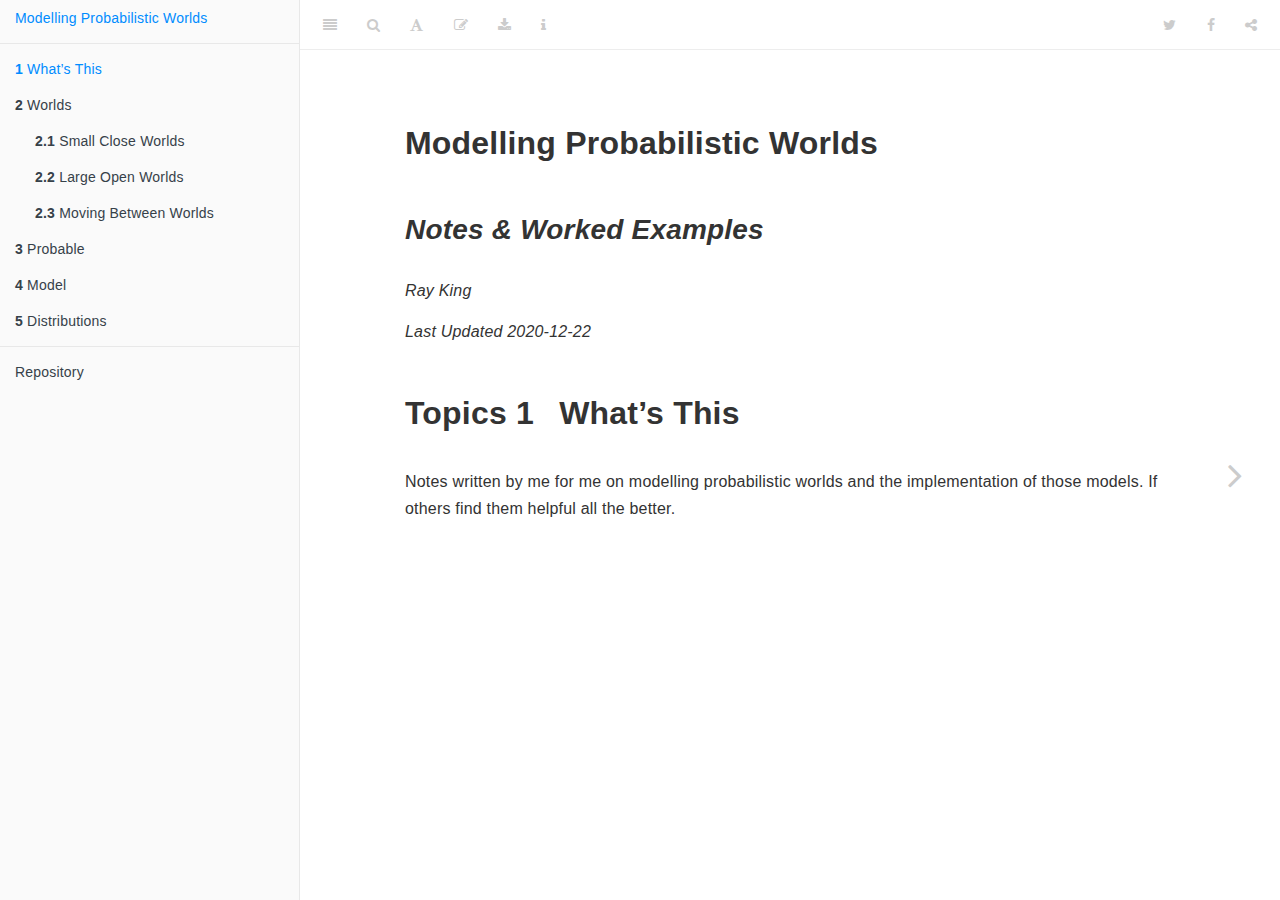
==== commit d0fca7d4: "notes(model): Adds description of what is a model." ====
--- a/index.html
+++ b/index.html
@@ -31,7 +31,7 @@
   
   
 
-
+<link rel="next" href="worlds.html"/>
 <script src="libs/header-attrs-2.5/header-attrs.js"></script>
 <script src="libs/jquery-2.2.3/jquery.min.js"></script>
 <link href="libs/gitbook-2.6.7/css/style.css" rel="stylesheet" />
@@ -71,7 +71,16 @@
 <li><a href="./">Modelling Probabilistic Worlds</a></li>
 
 <li class="divider"></li>
-<li class="chapter" data-level="1" data-path="index.html"><a href="#whats-this"><i class="fa fa-check"></i><b>1</b> What’s This</a></li>
+<li class="chapter" data-level="1" data-path="index.html"><a href="index.html"><i class="fa fa-check"></i><b>1</b> What’s This</a></li>
+<li class="chapter" data-level="2" data-path="worlds.html"><a href="worlds.html"><i class="fa fa-check"></i><b>2</b> Worlds</a>
+<ul>
+<li class="chapter" data-level="2.1" data-path="worlds.html"><a href="worlds.html#small-close-worlds"><i class="fa fa-check"></i><b>2.1</b> Small Close Worlds</a></li>
+<li class="chapter" data-level="2.2" data-path="worlds.html"><a href="worlds.html#large-open-worlds"><i class="fa fa-check"></i><b>2.2</b> Large Open Worlds</a></li>
+<li class="chapter" data-level="2.3" data-path="worlds.html"><a href="worlds.html#moving-between-worlds"><i class="fa fa-check"></i><b>2.3</b> Moving Between Worlds</a></li>
+</ul></li>
+<li class="chapter" data-level="3" data-path="probable.html"><a href="probable.html"><i class="fa fa-check"></i><b>3</b> Probable</a></li>
+<li class="chapter" data-level="4" data-path="model.html"><a href="model.html"><i class="fa fa-check"></i><b>4</b> Model</a></li>
+<li class="chapter" data-level="5" data-path="distributions.html"><a href="distributions.html"><i class="fa fa-check"></i><b>5</b> Distributions</a></li>
 <li class="divider"></li>
 <li><a href="https://github.com/rayk/probableNotes" target="blank">Repository</a></li>
 
@@ -96,7 +105,7 @@
 <h1 class="title">Modelling Probabilistic Worlds</h1>
 <h2 class="subtitle"><em>Notes &amp; Worked Examples</em></h2>
 <p class="author"><em>Ray King</em></p>
-<p class="date"><em>Last Updated 2020-12-18</em></p>
+<p class="date"><em>Last Updated 2020-12-22</em></p>
 </div>
 <div id="whats-this" class="section level1" number="1">
 <h1><span class="header-section-number">Topics 1</span> What’s This</h1>
@@ -110,7 +119,7 @@
         </div>
       </div>
 
-
+<a href="worlds.html" class="navigation navigation-next navigation-unique" aria-label="Next page"><i class="fa fa-angle-right"></i></a>
     </div>
   </div>
 <script src="libs/gitbook-2.6.7/js/app.min.js"></script>
@@ -155,7 +164,9 @@
 "download": ["notes.pdf", "notes.epub"],
 "toc": {
 "collapse": "subsection"
-}
+},
+"search": true,
+"info": true
 });
 });
 </script>
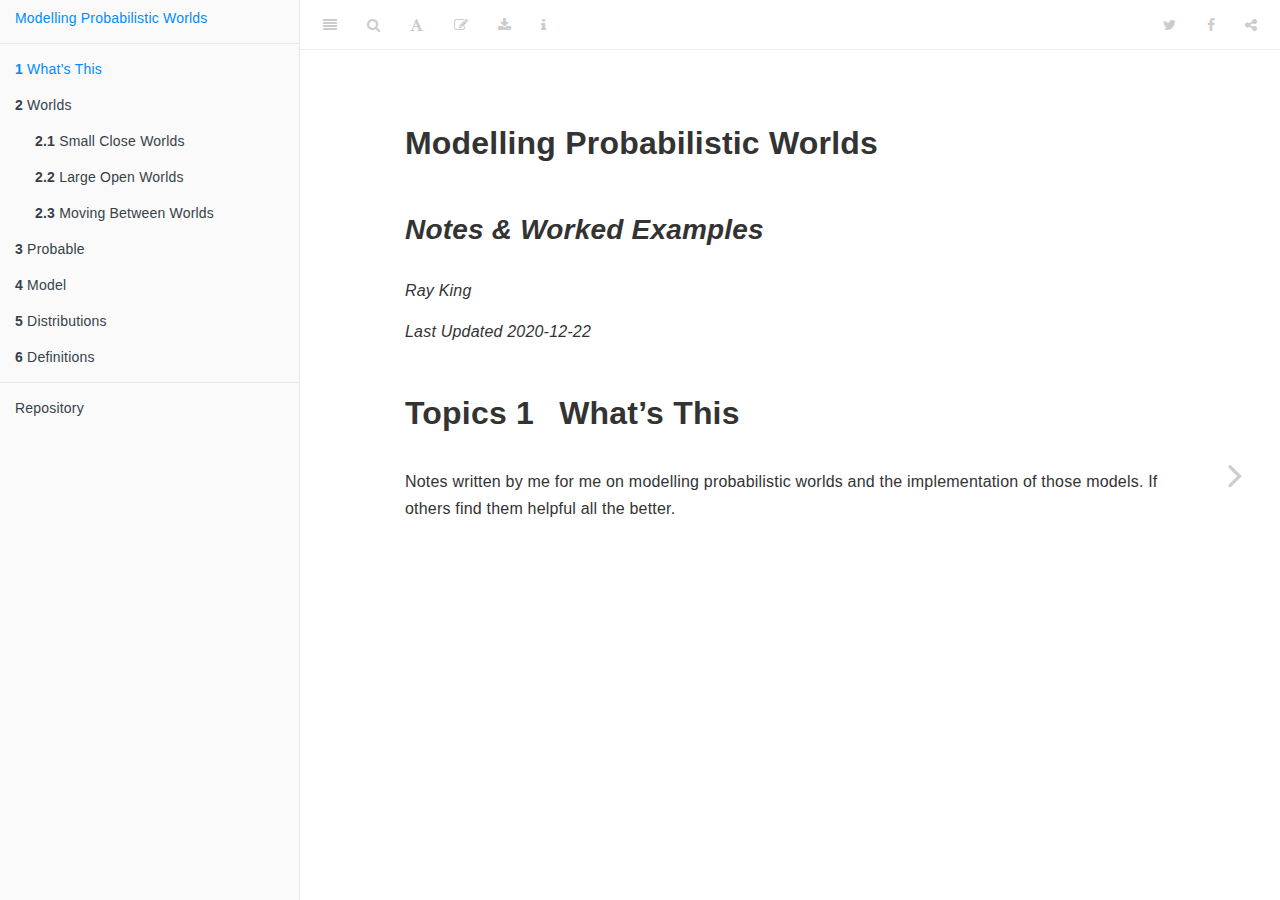
==== commit 72a2504e: "notes(model): Adds description of what is a model." ====
--- a/index.html
+++ b/index.html
@@ -54,6 +54,70 @@
 <script src="libs/anchor-sections-1.0/anchor-sections.js"></script>
 
 
+<style type="text/css">
+pre > code.sourceCode { white-space: pre; position: relative; }
+pre > code.sourceCode > span { display: inline-block; line-height: 1.25; }
+pre > code.sourceCode > span:empty { height: 1.2em; }
+.sourceCode { overflow: visible; }
+code.sourceCode > span { color: inherit; text-decoration: inherit; }
+pre.sourceCode { margin: 0; }
+@media screen {
+div.sourceCode { overflow: auto; }
+}
+@media print {
+pre > code.sourceCode { white-space: pre-wrap; }
+pre > code.sourceCode > span { text-indent: -5em; padding-left: 5em; }
+}
+pre.numberSource code
+  { counter-reset: source-line 0; }
+pre.numberSource code > span
+  { position: relative; left: -4em; counter-increment: source-line; }
+pre.numberSource code > span > a:first-child::before
+  { content: counter(source-line);
+    position: relative; left: -1em; text-align: right; vertical-align: baseline;
+    border: none; display: inline-block;
+    -webkit-touch-callout: none; -webkit-user-select: none;
+    -khtml-user-select: none; -moz-user-select: none;
+    -ms-user-select: none; user-select: none;
+    padding: 0 4px; width: 4em;
+    color: #aaaaaa;
+  }
+pre.numberSource { margin-left: 3em; border-left: 1px solid #aaaaaa;  padding-left: 4px; }
+div.sourceCode
+  {   }
+@media screen {
+pre > code.sourceCode > span > a:first-child::before { text-decoration: underline; }
+}
+code span.al { color: #ff0000; font-weight: bold; } /* Alert */
+code span.an { color: #60a0b0; font-weight: bold; font-style: italic; } /* Annotation */
+code span.at { color: #7d9029; } /* Attribute */
+code span.bn { color: #40a070; } /* BaseN */
+code span.bu { } /* BuiltIn */
+code span.cf { color: #007020; font-weight: bold; } /* ControlFlow */
+code span.ch { color: #4070a0; } /* Char */
+code span.cn { color: #880000; } /* Constant */
+code span.co { color: #60a0b0; font-style: italic; } /* Comment */
+code span.cv { color: #60a0b0; font-weight: bold; font-style: italic; } /* CommentVar */
+code span.do { color: #ba2121; font-style: italic; } /* Documentation */
+code span.dt { color: #902000; } /* DataType */
+code span.dv { color: #40a070; } /* DecVal */
+code span.er { color: #ff0000; font-weight: bold; } /* Error */
+code span.ex { } /* Extension */
+code span.fl { color: #40a070; } /* Float */
+code span.fu { color: #06287e; } /* Function */
+code span.im { } /* Import */
+code span.in { color: #60a0b0; font-weight: bold; font-style: italic; } /* Information */
+code span.kw { color: #007020; font-weight: bold; } /* Keyword */
+code span.op { color: #666666; } /* Operator */
+code span.ot { color: #007020; } /* Other */
+code span.pp { color: #bc7a00; } /* Preprocessor */
+code span.sc { color: #4070a0; } /* SpecialChar */
+code span.ss { color: #bb6688; } /* SpecialString */
+code span.st { color: #4070a0; } /* String */
+code span.va { color: #19177c; } /* Variable */
+code span.vs { color: #4070a0; } /* VerbatimString */
+code span.wa { color: #60a0b0; font-weight: bold; font-style: italic; } /* Warning */
+</style>
 
 <link rel="stylesheet" href="style.css" type="text/css" />
 </head>
@@ -81,6 +145,7 @@
 <li class="chapter" data-level="3" data-path="probable.html"><a href="probable.html"><i class="fa fa-check"></i><b>3</b> Probable</a></li>
 <li class="chapter" data-level="4" data-path="model.html"><a href="model.html"><i class="fa fa-check"></i><b>4</b> Model</a></li>
 <li class="chapter" data-level="5" data-path="distributions.html"><a href="distributions.html"><i class="fa fa-check"></i><b>5</b> Distributions</a></li>
+<li class="chapter" data-level="6" data-path="definations.html"><a href="definations.html"><i class="fa fa-check"></i><b>6</b> Definitions</a></li>
 <li class="divider"></li>
 <li><a href="https://github.com/rayk/probableNotes" target="blank">Repository</a></li>
 
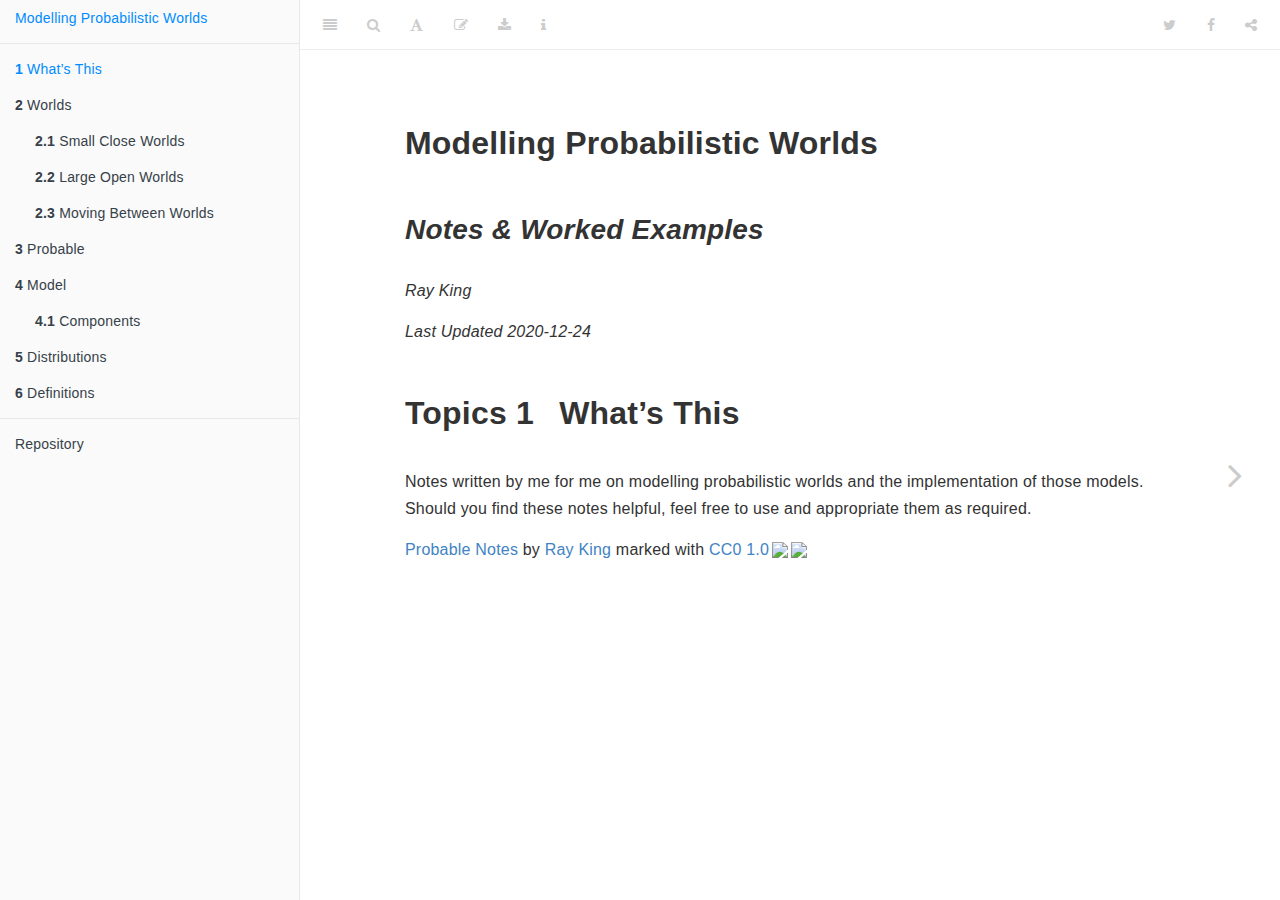
==== commit 7e9f9428: "notes(model): Updated notes" ====
--- a/index.html
+++ b/index.html
@@ -32,7 +32,7 @@
   
 
 <link rel="next" href="worlds.html"/>
-<script src="libs/header-attrs-2.5/header-attrs.js"></script>
+<script src="libs/header-attrs-2.6/header-attrs.js"></script>
 <script src="libs/jquery-2.2.3/jquery.min.js"></script>
 <link href="libs/gitbook-2.6.7/css/style.css" rel="stylesheet" />
 <link href="libs/gitbook-2.6.7/css/plugin-table.css" rel="stylesheet" />
@@ -50,8 +50,6 @@
 
 
 
-<link href="libs/anchor-sections-1.0/anchor-sections.css" rel="stylesheet" />
-<script src="libs/anchor-sections-1.0/anchor-sections.js"></script>
 
 
 <style type="text/css">
@@ -143,7 +141,13 @@
 <li class="chapter" data-level="2.3" data-path="worlds.html"><a href="worlds.html#moving-between-worlds"><i class="fa fa-check"></i><b>2.3</b> Moving Between Worlds</a></li>
 </ul></li>
 <li class="chapter" data-level="3" data-path="probable.html"><a href="probable.html"><i class="fa fa-check"></i><b>3</b> Probable</a></li>
-<li class="chapter" data-level="4" data-path="model.html"><a href="model.html"><i class="fa fa-check"></i><b>4</b> Model</a></li>
+<li class="chapter" data-level="4" data-path="model.html"><a href="model.html"><i class="fa fa-check"></i><b>4</b> Model</a>
+<ul>
+<li class="chapter" data-level="4.1" data-path="model.html"><a href="model.html#components"><i class="fa fa-check"></i><b>4.1</b> Components</a>
+<ul>
+<li class="chapter" data-level="4.1.1" data-path="model.html"><a href="model.html#parameters"><i class="fa fa-check"></i><b>4.1.1</b> Parameters</a></li>
+</ul></li>
+</ul></li>
 <li class="chapter" data-level="5" data-path="distributions.html"><a href="distributions.html"><i class="fa fa-check"></i><b>5</b> Distributions</a></li>
 <li class="chapter" data-level="6" data-path="definations.html"><a href="definations.html"><i class="fa fa-check"></i><b>6</b> Definitions</a></li>
 <li class="divider"></li>
@@ -170,12 +174,14 @@
 <h1 class="title">Modelling Probabilistic Worlds</h1>
 <h2 class="subtitle"><em>Notes &amp; Worked Examples</em></h2>
 <p class="author"><em>Ray King</em></p>
-<p class="date"><em>Last Updated 2020-12-22</em></p>
+<p class="date"><em>Last Updated 2020-12-24</em></p>
 </div>
 <div id="whats-this" class="section level1" number="1">
 <h1><span class="header-section-number">Topics 1</span> What’s This</h1>
-<p>Notes written by me for me on modelling probabilistic worlds and the implementation of those models. If others
-find them helpful all the better.</p>
+<p>Notes written by me for me on modelling probabilistic worlds and the implementation of those models. Should you find
+these notes helpful, feel free to use and appropriate them as required.</p>
+<p xmlns:dct="http://purl.org/dc/terms/" xmlns:cc="http://creativecommons.org/ns#"><a rel="cc:attributionURL" property="dct:title" href="https://rayk.github.io/probableNotes/">Probable Notes</a> by <a rel="cc:attributionURL dct:creator" property="cc:attributionName" href="https://github.com/rayk">Ray King</a> marked with <a rel="license" href="https://creativecommons.org/publicdomain/zero/1.0?ref=chooser-v1" target="_blank" rel="license noopener noreferrer" style="display:inline-block;">CC0 1.0<img style="height:22px!important;margin-left:3px;vertical-align:text-bottom;" src="https://mirrors.creativecommons.org/presskit/icons/cc.svg?ref=chooser-v1"><img style="height:22px!important;margin-left:3px;vertical-align:text-bottom;" src="https://mirrors.creativecommons.org/presskit/icons/zero.svg?ref=chooser-v1"></a></p>
+
 
 </div>
             </section>
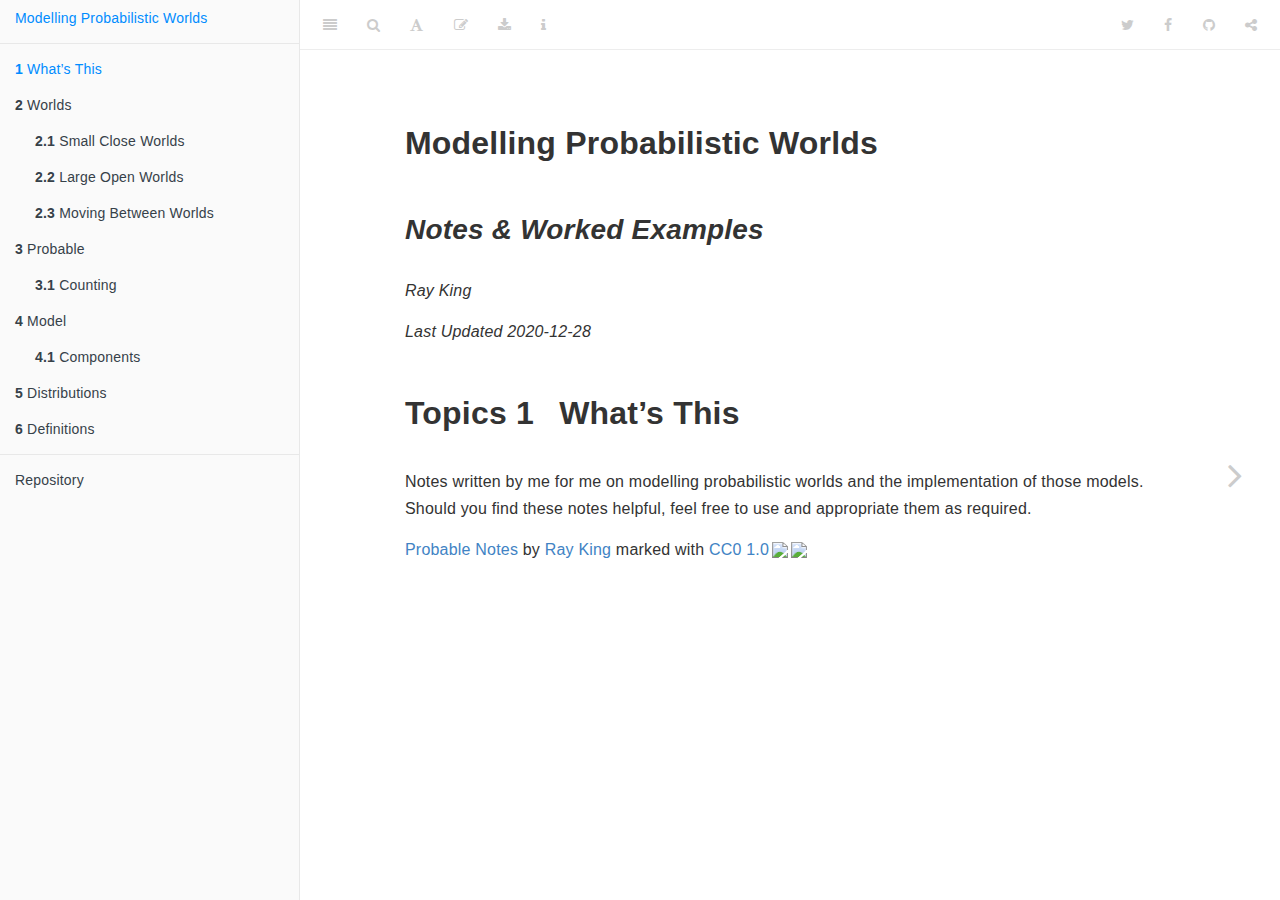
==== commit 3643fba0: "notes: Update published version of notes." ====
--- a/index.html
+++ b/index.html
@@ -140,7 +140,13 @@
 <li class="chapter" data-level="2.2" data-path="worlds.html"><a href="worlds.html#large-open-worlds"><i class="fa fa-check"></i><b>2.2</b> Large Open Worlds</a></li>
 <li class="chapter" data-level="2.3" data-path="worlds.html"><a href="worlds.html#moving-between-worlds"><i class="fa fa-check"></i><b>2.3</b> Moving Between Worlds</a></li>
 </ul></li>
-<li class="chapter" data-level="3" data-path="probable.html"><a href="probable.html"><i class="fa fa-check"></i><b>3</b> Probable</a></li>
+<li class="chapter" data-level="3" data-path="probable.html"><a href="probable.html"><i class="fa fa-check"></i><b>3</b> Probable</a>
+<ul>
+<li class="chapter" data-level="3.1" data-path="probable.html"><a href="probable.html#counting"><i class="fa fa-check"></i><b>3.1</b> Counting</a>
+<ul>
+<li class="chapter" data-level="3.1.1" data-path="probable.html"><a href="probable.html#factorial"><i class="fa fa-check"></i><b>3.1.1</b> Factorial</a></li>
+</ul></li>
+</ul></li>
 <li class="chapter" data-level="4" data-path="model.html"><a href="model.html"><i class="fa fa-check"></i><b>4</b> Model</a>
 <ul>
 <li class="chapter" data-level="4.1" data-path="model.html"><a href="model.html#components"><i class="fa fa-check"></i><b>4.1</b> Components</a>
@@ -174,7 +180,7 @@
 <h1 class="title">Modelling Probabilistic Worlds</h1>
 <h2 class="subtitle"><em>Notes &amp; Worked Examples</em></h2>
 <p class="author"><em>Ray King</em></p>
-<p class="date"><em>Last Updated 2020-12-24</em></p>
+<p class="date"><em>Last Updated 2020-12-28</em></p>
 </div>
 <div id="whats-this" class="section level1" number="1">
 <h1><span class="header-section-number">Topics 1</span> What’s This</h1>
@@ -206,7 +212,7 @@
 gitbook.require(["gitbook"], function(gitbook) {
 gitbook.start({
 "sharing": {
-"github": false,
+"github": true,
 "facebook": true,
 "twitter": true,
 "linkedin": false,
@@ -221,7 +227,7 @@
 "size": 2
 },
 "edit": {
-"link": "https://github.com/rstudio/bookdown-demo/edit/master/index.Rmd",
+"link": "https://github.com/rayk/probableNotes/blob/master/notes/index.Rmd",
 "text": "Edit"
 },
 "history": {
@@ -232,12 +238,17 @@
 "link": null,
 "text": null
 },
-"download": ["notes.pdf", "notes.epub"],
+"download": ["mpw_notes.pdf", "mpw_notes.epub"],
 "toc": {
-"collapse": "subsection"
+"collapse": "subsection",
+"scroll_highlight": true
+},
+"toolbar": {
+"position": "fixed"
 },
 "search": true,
-"info": true
+"info": true,
+"description": "Notes of how to model probabilistic worlds and how to implement those models."
 });
 });
 </script>
